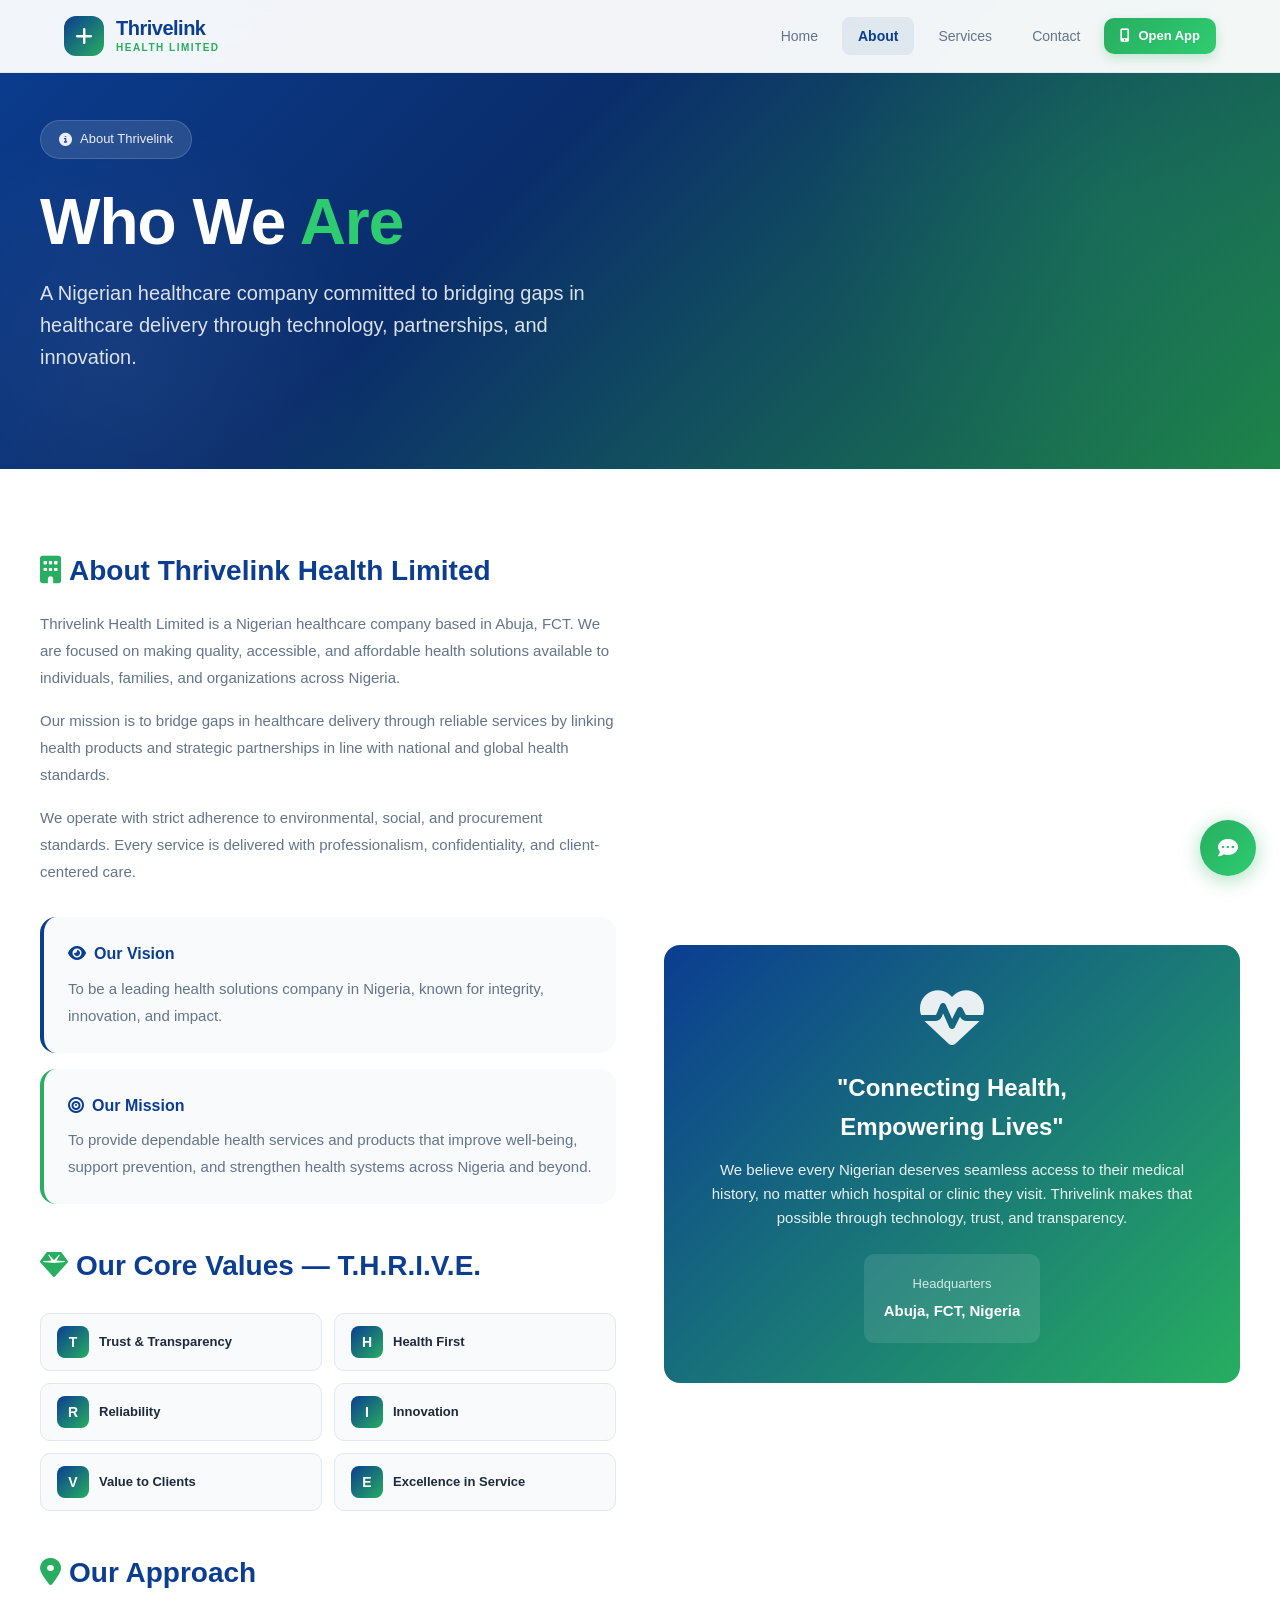
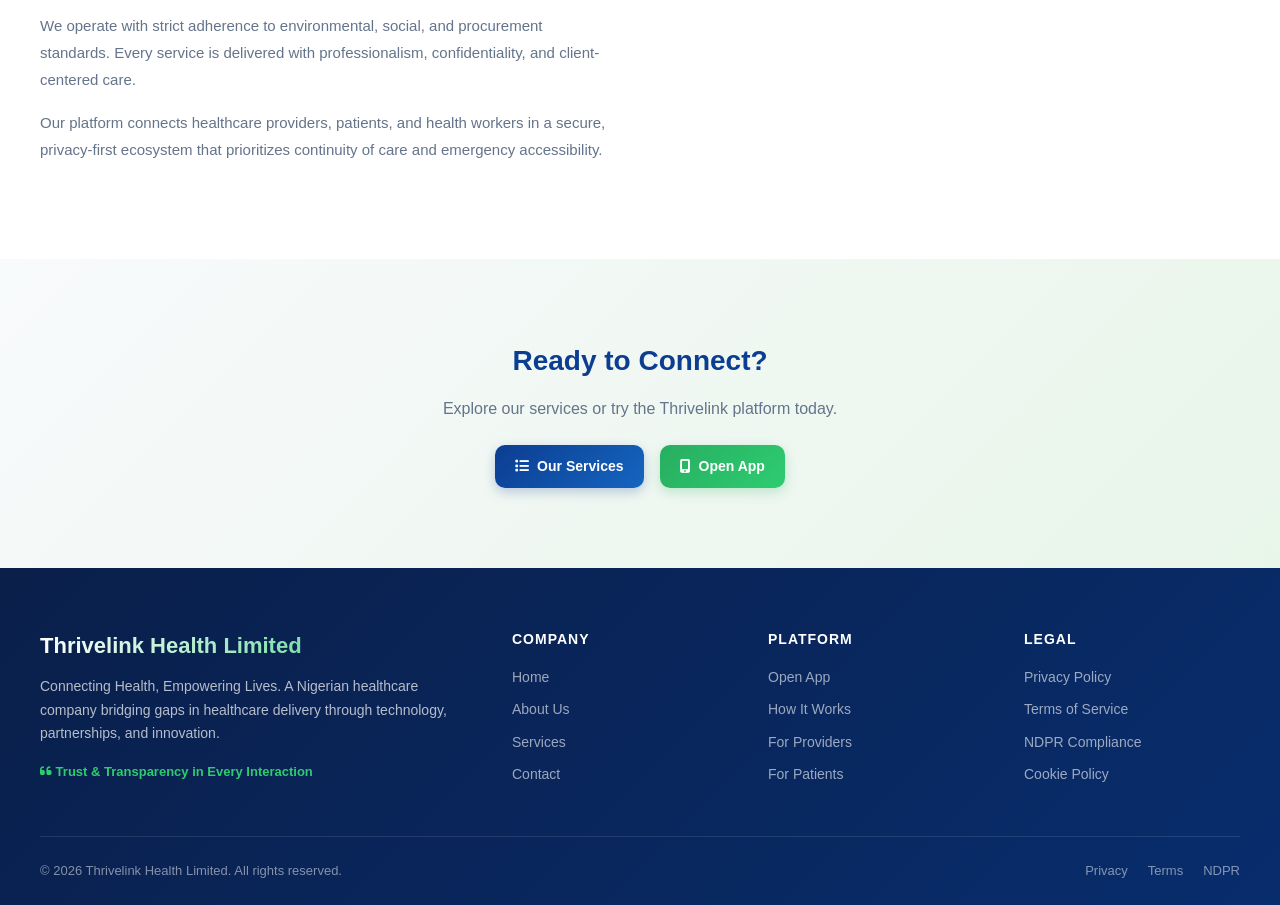
==== about.html @ 3311fa69 "Add files via upload" ====
<!DOCTYPE html>
<html lang="en">
<head>
<meta charset="UTF-8">
<meta name="viewport" content="width=device-width, initial-scale=1.0, maximum-scale=1.0, user-scalable=no">
<meta name="theme-color" content="#0B3D91">
<meta name="description" content="About Thrivelink Health Limited — Our mission, vision, core values, and commitment to bridging healthcare gaps in Nigeria.">
<title>About Us — Thrivelink Health Limited</title>
<link rel="stylesheet" href="styles.css">
<link rel="stylesheet" href="https://cdnjs.cloudflare.com/ajax/libs/font-awesome/6.5.1/css/all.min.css">
<link rel="icon" href="data:image/svg+xml,%3Csvg xmlns='http://www.w3.org/2000/svg' viewBox='0 0 100 100'%3E%3Crect fill='%230B3D91' width='100' height='100' rx='20'/%3E%3Cpath fill='%2327AE60' d='M50 15 L55 35 L75 35 L60 50 L65 70 L50 58 L35 70 L40 50 L25 35 L45 35 Z'/%3E%3C/svg%3E">
</head>
<body>

<div class="toast-container" id="toastContainer"></div>

<header class="header">
  <div class="header-inner">
    <a href="index.html" class="header-logo">
      <div class="logo-mark"><i class="fas fa-plus"></i></div>
      <div class="logo-text-group">
        <div class="logo-name">Thrivelink</div>
        <div class="logo-tag">Health Limited</div>
      </div>
    </a>
    <nav class="header-nav">
      <a href="index.html" class="nav-link">Home</a>
      <a href="about.html" class="nav-link active">About</a>
      <a href="services.html" class="nav-link">Services</a>
      <a href="contact.html" class="nav-link">Contact</a>
      <a href="app.html" class="btn btn-green btn-sm"><i class="fas fa-mobile-alt"></i> Open App</a>
    </nav>
    <button class="mobile-menu-btn" onclick="toggleMobileNav()"><i class="fas fa-bars"></i></button>
  </div>
</header>

<div class="mobile-nav-overlay" id="mobileNavOverlay" onclick="toggleMobileNav()"></div>
<div class="mobile-nav" id="mobileNav">
  <a href="index.html" class="nav-link">Home</a>
  <a href="about.html" class="nav-link" style="color:var(--deep-blue);font-weight:700;">About</a>
  <a href="services.html" class="nav-link">Services</a>
  <a href="contact.html" class="nav-link">Contact</a>
  <a href="app.html" class="btn btn-green"><i class="fas fa-mobile-alt"></i> Open App</a>
</div>

<!-- HERO -->
<section class="hero" style="min-height:50vh;padding:120px 24px 60px;">
  <div class="hero-inner">
    <div class="hero-badge"><i class="fas fa-info-circle"></i> About Thrivelink</div>
    <h1>Who We <span class="highlight">Are</span></h1>
    <p>A Nigerian healthcare company committed to bridging gaps in healthcare delivery through technology, partnerships, and innovation.</p>
  </div>
</section>

<!-- ABOUT CONTENT -->
<section class="section">
  <div class="section-inner">
    <div class="about-grid">
      <div class="about-content">
        <h3><i class="fas fa-building" style="color:var(--green);margin-right:8px;"></i>About Thrivelink Health Limited</h3>
        <p>Thrivelink Health Limited is a Nigerian healthcare company based in Abuja, FCT. We are focused on making quality, accessible, and affordable health solutions available to individuals, families, and organizations across Nigeria.</p>
        <p>Our mission is to bridge gaps in healthcare delivery through reliable services by linking health products and strategic partnerships in line with national and global health standards.</p>
        <p>We operate with strict adherence to environmental, social, and procurement standards. Every service is delivered with professionalism, confidentiality, and client-centered care.</p>

        <div style="margin-top:32px;padding:24px;background:var(--off-white);border-radius:var(--radius);border-left:4px solid var(--deep-blue);">
          <h4 style="font-size:16px;font-weight:700;color:var(--deep-blue);margin-bottom:8px;"><i class="fas fa-eye" style="margin-right:8px;"></i>Our Vision</h4>
          <p style="font-size:15px;color:var(--text-light);margin:0;">To be a leading health solutions company in Nigeria, known for integrity, innovation, and impact.</p>
        </div>
        <div style="margin-top:16px;padding:24px;background:var(--off-white);border-radius:var(--radius);border-left:4px solid var(--green);">
          <h4 style="font-size:16px;font-weight:700;color:var(--deep-blue);margin-bottom:8px;"><i class="fas fa-bullseye" style="margin-right:8px;"></i>Our Mission</h4>
          <p style="font-size:15px;color:var(--text-light);margin:0;">To provide dependable health services and products that improve well-being, support prevention, and strengthen health systems across Nigeria and beyond.</p>
        </div>

        <h3 style="margin-top:40px;"><i class="fas fa-gem" style="color:var(--green);margin-right:8px;"></i>Our Core Values — T.H.R.I.V.E.</h3>
        <div class="about-values">
          <div class="value-item"><div class="v-letter">T</div><div class="v-text">Trust & Transparency</div></div>
          <div class="value-item"><div class="v-letter">H</div><div class="v-text">Health First</div></div>
          <div class="value-item"><div class="v-letter">R</div><div class="v-text">Reliability</div></div>
          <div class="value-item"><div class="v-letter">I</div><div class="v-text">Innovation</div></div>
          <div class="value-item"><div class="v-letter">V</div><div class="v-text">Value to Clients</div></div>
          <div class="value-item"><div class="v-letter">E</div><div class="v-text">Excellence in Service</div></div>
        </div>

        <h3 style="margin-top:40px;"><i class="fas fa-map-marker-alt" style="color:var(--green);margin-right:8px;"></i>Our Approach</h3>
        <p>We operate with strict adherence to environmental, social, and procurement standards. Every service is delivered with professionalism, confidentiality, and client-centered care.</p>
        <p>Our platform connects healthcare providers, patients, and health workers in a secure, privacy-first ecosystem that prioritizes continuity of care and emergency accessibility.</p>
      </div>
      <div class="about-visual">
        <i class="fas fa-heartbeat"></i>
        <h4>"Connecting Health,<br>Empowering Lives"</h4>
        <p>We believe every Nigerian deserves seamless access to their medical history, no matter which hospital or clinic they visit. Thrivelink makes that possible through technology, trust, and transparency.</p>
        <div style="margin-top:24px;padding:20px;background:rgba(255,255,255,0.1);border-radius:var(--radius-sm);">
          <div style="font-size:13px;opacity:0.8;margin-bottom:4px;">Headquarters</div>
          <div style="font-size:15px;font-weight:600;">Abuja, FCT, Nigeria</div>
        </div>
      </div>
    </div>
  </div>
</section>

<!-- CTA -->
<section class="section" style="background:linear-gradient(135deg,var(--off-white),#E8F5E9);text-align:center;">
  <div class="section-inner">
    <h2 style="font-size:28px;font-weight:800;margin-bottom:12px;color:var(--deep-blue);">Ready to Connect?</h2>
    <p style="font-size:16px;color:var(--text-light);margin-bottom:24px;">Explore our services or try the Thrivelink platform today.</p>
    <div style="display:flex;gap:16px;justify-content:center;flex-wrap:wrap;">
      <a href="services.html" class="btn btn-primary"><i class="fas fa-list"></i> Our Services</a>
      <a href="app.html" class="btn btn-green"><i class="fas fa-mobile-alt"></i> Open App</a>
    </div>
  </div>
</section>

<!-- FOOTER -->
<footer class="footer">
  <div class="footer-inner">
    <div class="footer-grid">
      <div class="footer-brand">
        <div class="footer-logo">Thrivelink Health Limited</div>
        <p>Connecting Health, Empowering Lives. A Nigerian healthcare company bridging gaps in healthcare delivery through technology, partnerships, and innovation.</p>
        <div class="footer-tagline"><i class="fas fa-quote-left"></i> Trust & Transparency in Every Interaction</div>
      </div>
      <div class="footer-col">
        <h4>Company</h4>
        <a href="index.html">Home</a>
        <a href="about.html">About Us</a>
        <a href="services.html">Services</a>
        <a href="contact.html">Contact</a>
      </div>
      <div class="footer-col">
        <h4>Platform</h4>
        <a href="app.html">Open App</a>
        <a href="services.html#platform">How It Works</a>
        <a href="about.html">For Providers</a>
        <a href="about.html">For Patients</a>
      </div>
      <div class="footer-col">
        <h4>Legal</h4>
        <a href="#" onclick="showToast('Privacy Policy page coming soon','info');return false;">Privacy Policy</a>
        <a href="#" onclick="showToast('Terms of Service page coming soon','info');return false;">Terms of Service</a>
        <a href="#" onclick="showToast('NDPR Compliance page coming soon','info');return false;">NDPR Compliance</a>
        <a href="#" onclick="showToast('Cookie Policy page coming soon','info');return false;">Cookie Policy</a>
      </div>
    </div>
    <div class="footer-bottom">
      <p>© 2026 Thrivelink Health Limited. All rights reserved.</p>
      <div class="footer-links">
        <a href="#" onclick="showToast('Privacy Policy page coming soon','info');return false;">Privacy</a>
        <a href="#" onclick="showToast('Terms of Service page coming soon','info');return false;">Terms</a>
        <a href="#" onclick="showToast('NDPR Compliance page coming soon','info');return false;">NDPR</a>
      </div>
    </div>
  </div>
</footer>

<button class="fab-chat" onclick="toggleChat()" title="Chat with Support"><i class="fas fa-comment-dots"></i></button>
<div class="chat-widget" id="chatWidget">
  <div class="chat-header">
    <i class="fas fa-robot"></i>
    <div><h4>Thrivelink Support</h4><p>Typically replies instantly</p></div>
    <button class="ch-close" onclick="toggleChat()"><i class="fas fa-times"></i></button>
  </div>
  <div class="chat-body" id="chatBody">
    <div class="chat-msg bot">Hello! Welcome to Thrivelink Health. How can I assist you today?</div>
  </div>
  <div class="chat-footer">
    <input type="text" id="chatInput" placeholder="Type a message..." onkeydown="if(event.key==='Enter')sendChatMessage()">
    <button onclick="sendChatMessage()"><i class="fas fa-paper-plane"></i></button>
  </div>
</div>

<script src="script.js"></script>
</body>
</html>
---- styles.css ----
/* Thrivelink Health — Brand Website */
:root {
  --deep-blue: #0B3D91;
  --deep-blue-dark: #082d6d;
  --deep-blue-light: #1565C0;
  --green: #27AE60;
  --green-light: #2ECC71;
  --green-dark: #1E8449;
  --white: #FFFFFF;
  --off-white: #F8FAFC;
  --light-gray: #F1F5F9;
  --text: #1E293B;
  --text-light: #64748B;
  --text-muted: #94A3B8;
  --border: #E2E8F0;
  --danger: #DC2626;
  --shadow: 0 4px 20px rgba(11,61,145,0.08);
  --shadow-lg: 0 12px 40px rgba(11,61,145,0.12);
  --radius: 16px;
  --radius-sm: 10px;
}
* { margin:0; padding:0; box-sizing:border-box; -webkit-tap-highlight-color:transparent; }
html { scroll-behavior:smooth; }
body {
  font-family: -apple-system, BlinkMacSystemFont, 'Segoe UI', Roboto, 'Helvetica Neue', Arial, sans-serif;
  background: var(--white); color: var(--text); line-height: 1.6; overflow-x: hidden;
}
::-webkit-scrollbar { width: 6px; }
::-webkit-scrollbar-track { background: var(--light-gray); }
::-webkit-scrollbar-thumb { background: var(--deep-blue); border-radius: 3px; }

/* === HEADER === */
.header {
  position: fixed; top:0; left:0; right:0; z-index: 1000;
  background: rgba(255,255,255,0.95); backdrop-filter: blur(12px);
  border-bottom: 1px solid var(--border); transition: all 0.3s ease;
}
.header-inner {
  max-width: 1200px; margin:0 auto; padding: 0 24px;
  display: flex; align-items: center; justify-content: space-between; height: 72px;
}
.header-logo {
  display: flex; align-items: center; gap: 12px; text-decoration: none;
}
.header-logo .logo-mark {
  width: 40px; height: 40px; border-radius: 12px;
  background: linear-gradient(135deg, var(--deep-blue), var(--green));
  display: flex; align-items: center; justify-content: center;
  color: white; font-size: 20px; font-weight: 800;
}
.header-logo .logo-text-group { display: flex; flex-direction: column; }
.header-logo .logo-name {
  font-size: 20px; font-weight: 800; color: var(--deep-blue);
  letter-spacing: -0.5px; line-height: 1.2;
}
.header-logo .logo-tag {
  font-size: 10px; color: var(--green); font-weight: 600;
  letter-spacing: 1.5px; text-transform: uppercase;
}
.header-nav { display: flex; align-items: center; gap: 8px; }
.nav-link {
  padding: 8px 16px; border-radius: 8px; text-decoration: none;
  color: var(--text-light); font-size: 14px; font-weight: 500;
  transition: all 0.2s; border: none; background: none; cursor: pointer;
}
.nav-link:hover { color: var(--deep-blue); background: rgba(11,61,145,0.04); }
.nav-link.active { color: var(--deep-blue); background: rgba(11,61,145,0.08); font-weight: 600; }
.btn {
  display: inline-flex; align-items: center; justify-content: center; gap: 8px;
  padding: 10px 20px; border-radius: var(--radius-sm); border: none;
  font-size: 14px; font-weight: 600; cursor: pointer; transition: all 0.2s;
  text-decoration: none;
}
.btn-primary {
  background: linear-gradient(135deg, var(--deep-blue), var(--deep-blue-light));
  color: white; box-shadow: 0 4px 12px rgba(11,61,145,0.25);
}
.btn-primary:hover { transform: translateY(-1px); box-shadow: 0 6px 20px rgba(11,61,145,0.35); }
.btn-green {
  background: linear-gradient(135deg, var(--green), var(--green-light));
  color: white; box-shadow: 0 4px 12px rgba(39,174,96,0.25);
}
.btn-green:hover { transform: translateY(-1px); box-shadow: 0 6px 20px rgba(39,174,96,0.35); }
.btn-outline {
  background: transparent; color: var(--deep-blue); border: 1.5px solid var(--deep-blue);
}
.btn-outline:hover { background: rgba(11,61,145,0.04); }
.btn-sm { padding: 8px 16px; font-size: 13px; }
.mobile-menu-btn { display: none; width: 40px; height: 40px; border-radius: 10px; border: none; background: var(--light-gray); font-size: 18px; cursor: pointer; align-items: center; justify-content: center; }

/* === MOBILE NAV === */
.mobile-nav {
  position: fixed; top: 0; right: -100%; width: 80%; max-width: 320px; height: 100vh;
  background: white; z-index: 1001; box-shadow: -4px 0 30px rgba(0,0,0,0.1);
  transition: right 0.3s ease; padding: 80px 24px 24px; overflow-y: auto;
}
.mobile-nav.open { right: 0; }
.mobile-nav-overlay {
  position: fixed; inset: 0; background: rgba(0,0,0,0.4); z-index: 1000;
  opacity: 0; visibility: hidden; transition: all 0.3s;
}
.mobile-nav-overlay.open { opacity: 1; visibility: visible; }
.mobile-nav .nav-link { display: block; padding: 14px 0; font-size: 16px; border-bottom: 1px solid var(--border); border-radius: 0; }
.mobile-nav .btn { width: 100%; margin-top: 16px; justify-content: center; }

/* === HERO === */
.hero {
  min-height: 100vh; display: flex; align-items: center;
  background: linear-gradient(135deg, var(--deep-blue) 0%, #0a2d6b 40%, var(--green-dark) 100%);
  position: relative; overflow: hidden; padding: 100px 24px 80px;
}
.hero::before {
  content: ''; position: absolute; top: -20%; right: -10%; width: 600px; height: 600px;
  background: radial-gradient(circle, rgba(39,174,96,0.15) 0%, transparent 70%); border-radius: 50%;
}
.hero::after {
  content: ''; position: absolute; bottom: -30%; left: -10%; width: 500px; height: 500px;
  background: radial-gradient(circle, rgba(255,255,255,0.05) 0%, transparent 70%); border-radius: 50%;
}
.hero-inner { max-width: 1200px; margin: 0 auto; width: 100%; position: relative; z-index: 1; }
.hero-badge {
  display: inline-flex; align-items: center; gap: 8px;
  background: rgba(255,255,255,0.12); backdrop-filter: blur(8px);
  padding: 8px 18px; border-radius: 30px; font-size: 13px; color: rgba(255,255,255,0.9);
  margin-bottom: 28px; border: 1px solid rgba(255,255,255,0.15);
}
.hero h1 {
  font-size: clamp(36px, 5vw, 64px); font-weight: 800; color: white;
  line-height: 1.1; margin-bottom: 20px; letter-spacing: -1px;
}
.hero h1 .highlight { color: var(--green-light); }
.hero p {
  font-size: clamp(16px, 2vw, 20px); color: rgba(255,255,255,0.85);
  max-width: 560px; margin-bottom: 36px; line-height: 1.6;
}
.hero-cta { display: flex; gap: 16px; flex-wrap: wrap; }
.hero-cta .btn { padding: 14px 28px; font-size: 15px; }
.hero-cta .btn-outline { border-color: rgba(255,255,255,0.4); color: white; }
.hero-cta .btn-outline:hover { background: rgba(255,255,255,0.1); border-color: white; }

/* === SLIDESHOW === */
.slideshow-wrap { margin-top: 48px; position: relative; }
.slideshow-container {
  position: relative; overflow: hidden; border-radius: var(--radius);
  height: 280px; background: rgba(255,255,255,0.05); border: 1px solid rgba(255,255,255,0.1);
}
.slide {
  position: absolute; inset: 0; opacity: 0; transition: opacity 0.8s ease;
  display: flex; align-items: center; justify-content: center;
}
.slide.active { opacity: 1; }
.slide-content { text-align: center; color: white; padding: 40px; max-width: 600px; }
.slide-content i { font-size: 40px; margin-bottom: 16px; color: var(--green-light); }
.slide-content h3 { font-size: 22px; font-weight: 700; margin-bottom: 8px; }
.slide-content p { font-size: 15px; opacity: 0.85; margin: 0; }
.slide-nav {
  position: absolute; top: 50%; transform: translateY(-50%);
  width: 40px; height: 40px; border-radius: 50%; border: none;
  background: rgba(255,255,255,0.15); color: white; font-size: 16px;
  cursor: pointer; display: flex; align-items: center; justify-content: center;
  transition: all 0.2s; backdrop-filter: blur(4px);
}
.slide-nav:hover { background: rgba(255,255,255,0.3); }
.slide-nav.prev { left: 16px; }
.slide-nav.next { right: 16px; }
.slide-dots { display: flex; justify-content: center; gap: 8px; margin-top: 16px; }
.slide-dot { width: 8px; height: 8px; border-radius: 50%; background: rgba(255,255,255,0.3); cursor: pointer; transition: all 0.3s; border: none; }
.slide-dot.active { background: white; width: 24px; border-radius: 4px; }

/* === HERO STATS === */
.hero-stats {
  display: grid; grid-template-columns: repeat(3, 1fr); gap: 24px;
  margin-top: 48px; max-width: 600px;
}
.hero-stat {
  background: rgba(255,255,255,0.08); backdrop-filter: blur(8px);
  border-radius: var(--radius-sm); padding: 20px; border: 1px solid rgba(255,255,255,0.1);
}
.hero-stat .num { font-size: 28px; font-weight: 800; color: white; }
.hero-stat .label { font-size: 12px; color: rgba(255,255,255,0.7); text-transform: uppercase; letter-spacing: 1px; }

/* === SECTIONS === */
.section { padding: 80px 24px; }
.section-inner { max-width: 1200px; margin: 0 auto; }
.section-header { text-align: center; margin-bottom: 56px; }
.section-header .badge {
  display: inline-block; padding: 6px 16px; border-radius: 20px;
  background: rgba(11,61,145,0.08); color: var(--deep-blue);
  font-size: 12px; font-weight: 700; text-transform: uppercase; letter-spacing: 1px;
  margin-bottom: 16px;
}
.section-header h2 { font-size: clamp(28px, 3.5vw, 40px); font-weight: 800; color: var(--text); margin-bottom: 12px; }
.section-header p { font-size: 17px; color: var(--text-light); max-width: 600px; margin: 0 auto; }

/* === PREVIEW CARDS (for index page) === */
.preview-grid { display: grid; grid-template-columns: repeat(auto-fit, minmax(300px, 1fr)); gap: 24px; }
.preview-card {
  background: white; border-radius: var(--radius); padding: 32px;
  border: 1px solid var(--border); box-shadow: var(--shadow);
  transition: all 0.3s ease;
}
.preview-card:hover { transform: translateY(-4px); box-shadow: var(--shadow-lg); border-color: var(--deep-blue); }
.preview-card i { font-size: 32px; color: var(--deep-blue); margin-bottom: 16px; }
.preview-card h3 { font-size: 18px; font-weight: 700; margin-bottom: 10px; }
.preview-card p { font-size: 14px; color: var(--text-light); line-height: 1.7; margin-bottom: 16px; }
.preview-card .read-more { color: var(--deep-blue); font-weight: 600; font-size: 14px; text-decoration: none; display: inline-flex; align-items: center; gap: 6px; }
.preview-card .read-more:hover { gap: 10px; }

/* === ABOUT PAGE === */
.about-grid { display: grid; grid-template-columns: 1fr 1fr; gap: 48px; align-items: center; }
.about-content h3 { font-size: 28px; font-weight: 700; margin-bottom: 16px; color: var(--deep-blue); }
.about-content p { font-size: 15px; color: var(--text-light); line-height: 1.8; margin-bottom: 16px; }
.about-values { display: grid; grid-template-columns: 1fr 1fr; gap: 12px; margin-top: 24px; }
.value-item {
  display: flex; align-items: center; gap: 10px; padding: 12px 16px;
  background: var(--off-white); border-radius: var(--radius-sm); border: 1px solid var(--border);
}
.value-item .v-letter {
  width: 32px; height: 32px; border-radius: 8px;
  background: linear-gradient(135deg, var(--deep-blue), var(--green));
  color: white; display: flex; align-items: center; justify-content: center;
  font-size: 14px; font-weight: 800;
}
.value-item .v-text { font-size: 13px; font-weight: 600; color: var(--text); }
.about-visual {
  background: linear-gradient(135deg, var(--deep-blue), var(--green));
  border-radius: var(--radius); padding: 40px; min-height: 400px;
  display: flex; flex-direction: column; justify-content: center; align-items: center;
  color: white; text-align: center; position: relative; overflow: hidden;
}
.about-visual i { font-size: 64px; margin-bottom: 20px; opacity: 0.9; }
.about-visual h4 { font-size: 24px; font-weight: 700; margin-bottom: 12px; }
.about-visual p { font-size: 15px; opacity: 0.9; line-height: 1.6; }

/* === SERVICES PAGE === */
.services-grid { display: grid; grid-template-columns: repeat(auto-fit, minmax(300px, 1fr)); gap: 24px; }
.service-card {
  background: white; border-radius: var(--radius); padding: 32px;
  border: 1px solid var(--border); box-shadow: var(--shadow);
  transition: all 0.3s ease; position: relative; overflow: hidden;
}
.service-card:hover { transform: translateY(-4px); box-shadow: var(--shadow-lg); border-color: var(--deep-blue); }
.service-card::before {
  content: ''; position: absolute; top: 0; left: 0; right: 0; height: 4px;
  background: linear-gradient(90deg, var(--deep-blue), var(--green));
}
.service-card i { font-size: 28px; color: var(--deep-blue); margin-bottom: 16px; }
.service-card h3 { font-size: 18px; font-weight: 700; margin-bottom: 10px; }
.service-card p { font-size: 14px; color: var(--text-light); line-height: 1.7; }

/* === PLATFORM SECTION === */
.platform-section { background: linear-gradient(135deg, var(--off-white), #E8F5E9); position: relative; overflow: hidden; }
.platform-section::before {
  content: ''; position: absolute; top: -100px; right: -100px; width: 400px; height: 400px;
  background: radial-gradient(circle, rgba(39,174,96,0.1) 0%, transparent 70%);
}
.platform-grid { display: grid; grid-template-columns: 1fr 1fr; gap: 48px; align-items: center; }
.platform-features { display: flex; flex-direction: column; gap: 16px; }
.platform-feature {
  display: flex; gap: 16px; padding: 20px; background: white;
  border-radius: var(--radius-sm); border: 1px solid var(--border); box-shadow: var(--shadow);
}
.platform-feature i { font-size: 24px; color: var(--deep-blue); flex-shrink: 0; margin-top: 2px; }
.platform-feature h4 { font-size: 15px; font-weight: 700; margin-bottom: 4px; }
.platform-feature p { font-size: 13px; color: var(--text-light); line-height: 1.5; }
.platform-visual {
  background: linear-gradient(135deg, var(--deep-blue), var(--green-dark));
  border-radius: var(--radius); padding: 40px; color: white;
  display: flex; flex-direction: column; justify-content: center; min-height: 400px;
}
.platform-visual h3 { font-size: 28px; font-weight: 700; margin-bottom: 16px; }
.platform-visual p { font-size: 15px; opacity: 0.9; line-height: 1.7; margin-bottom: 24px; }
.platform-visual .platform-cta { display: flex; gap: 12px; flex-wrap: wrap; }

/* === CONTACT PAGE === */
.contact-grid { display: grid; grid-template-columns: repeat(auto-fit, minmax(260px, 1fr)); gap: 20px; margin-bottom: 48px; }
.contact-card {
  background: white; border-radius: var(--radius); padding: 28px;
  border: 1.5px solid var(--border); text-align: center;
  transition: all 0.3s; cursor: pointer; text-decoration: none; color: var(--text);
  display: block;
}
.contact-card:hover { border-color: var(--deep-blue); box-shadow: var(--shadow-lg); transform: translateY(-2px); }
.contact-card i { font-size: 28px; color: var(--deep-blue); margin-bottom: 12px; }
.contact-card h3 { font-size: 16px; font-weight: 700; margin-bottom: 6px; }
.contact-card p { font-size: 13px; color: var(--text-light); margin-bottom: 12px; }
.contact-card .cc-action {
  display: inline-block; padding: 8px 20px; border-radius: 20px;
  font-size: 13px; font-weight: 600; color: var(--deep-blue); background: rgba(11,61,145,0.08);
}
.contact-card:hover .cc-action { background: var(--deep-blue); color: white; }

.contact-form-section {
  background: white; border-radius: var(--radius); padding: 40px;
  border: 1px solid var(--border); box-shadow: var(--shadow);
}
.contact-form-section h3 { font-size: 22px; font-weight: 700; margin-bottom: 8px; }
.contact-form-section > p { font-size: 14px; color: var(--text-light); margin-bottom: 28px; }
.form-row { display: grid; grid-template-columns: 1fr 1fr; gap: 16px; }
.form-group { margin-bottom: 16px; }
.form-label { display: block; font-size: 13px; font-weight: 600; color: var(--text); margin-bottom: 6px; }
.form-input, .form-textarea, .form-select {
  width: 100%; padding: 12px 16px; border: 1.5px solid var(--border);
  border-radius: var(--radius-sm); font-size: 15px; color: var(--text);
  background: var(--off-white); transition: all 0.2s; font-family: inherit;
}
.form-input:focus, .form-textarea:focus, .form-select:focus {
  outline: none; border-color: var(--deep-blue); box-shadow: 0 0 0 3px rgba(11,61,145,0.1);
}
.form-textarea { min-height: 120px; resize: vertical; }

/* === FOOTER === */
.footer {
  background: linear-gradient(135deg, #0a1f4a, var(--deep-blue-dark));
  color: white; padding: 60px 24px 24px;
}
.footer-inner { max-width: 1200px; margin: 0 auto; }
.footer-grid { display: grid; grid-template-columns: 2fr 1fr 1fr 1fr; gap: 40px; margin-bottom: 40px; }
.footer-brand .footer-logo {
  font-size: 22px; font-weight: 800; margin-bottom: 12px;
  background: linear-gradient(90deg, white, var(--green-light));
  -webkit-background-clip: text; -webkit-text-fill-color: transparent;
}
.footer-brand p { font-size: 14px; color: rgba(255,255,255,0.7); line-height: 1.7; margin-bottom: 16px; }
.footer-brand .footer-tagline { font-size: 13px; color: var(--green-light); font-weight: 600; }
.footer-col h4 { font-size: 14px; font-weight: 700; margin-bottom: 16px; color: white; text-transform: uppercase; letter-spacing: 1px; }
.footer-col a {
  display: block; color: rgba(255,255,255,0.6); text-decoration: none;
  font-size: 14px; margin-bottom: 10px; transition: all 0.2s;
}
.footer-col a:hover { color: white; padding-left: 4px; }
.footer-bottom {
  border-top: 1px solid rgba(255,255,255,0.1); padding-top: 24px;
  display: flex; justify-content: space-between; align-items: center; flex-wrap: wrap; gap: 12px;
}
.footer-bottom p { font-size: 13px; color: rgba(255,255,255,0.5); }
.footer-bottom .footer-links { display: flex; gap: 20px; }
.footer-bottom .footer-links a { color: rgba(255,255,255,0.5); text-decoration: none; font-size: 13px; }
.footer-bottom .footer-links a:hover { color: white; }

/* === FAB CHAT === */
.fab-chat {
  position: fixed; bottom: 24px; right: 24px; z-index: 900;
  width: 56px; height: 56px; border-radius: 50%;
  background: linear-gradient(135deg, var(--green), var(--green-light));
  color: white; border: none; font-size: 20px; cursor: pointer;
  box-shadow: 0 4px 20px rgba(39,174,96,0.4);
  display: flex; align-items: center; justify-content: center;
  transition: all 0.3s;
}
.fab-chat:hover { transform: scale(1.1); box-shadow: 0 6px 30px rgba(39,174,96,0.5); }
.chat-widget {
  position: fixed; bottom: 90px; right: 24px; z-index: 899;
  width: 360px; max-width: calc(100vw - 48px); height: 480px;
  background: white; border-radius: var(--radius); box-shadow: var(--shadow-lg);
  border: 1px solid var(--border); display: none; flex-direction: column;
  overflow: hidden;
}
.chat-widget.open { display: flex; }
.chat-header {
  background: linear-gradient(135deg, var(--deep-blue), var(--green));
  color: white; padding: 16px 20px; display: flex; align-items: center; gap: 12px;
}
.chat-header i { font-size: 20px; }
.chat-header h4 { font-size: 15px; font-weight: 700; }
.chat-header p { font-size: 12px; opacity: 0.8; }
.chat-header .ch-close { margin-left: auto; background: none; border: none; color: white; font-size: 18px; cursor: pointer; }
.chat-body { flex: 1; padding: 16px; overflow-y: auto; display: flex; flex-direction: column; gap: 12px; }
.chat-msg { max-width: 80%; padding: 10px 14px; border-radius: 14px; font-size: 13px; line-height: 1.5; }
.chat-msg.bot { background: var(--light-gray); color: var(--text); align-self: flex-start; border-bottom-left-radius: 4px; }
.chat-msg.user { background: linear-gradient(135deg, var(--deep-blue), var(--deep-blue-light)); color: white; align-self: flex-end; border-bottom-right-radius: 4px; }
.chat-footer { padding: 12px 16px; border-top: 1px solid var(--border); display: flex; gap: 8px; }
.chat-footer input { flex: 1; padding: 10px 14px; border: 1px solid var(--border); border-radius: 20px; font-size: 13px; outline: none; }
.chat-footer input:focus { border-color: var(--deep-blue); }
.chat-footer button { width: 36px; height: 36px; border-radius: 50%; border: none; background: var(--green); color: white; font-size: 16px; cursor: pointer; display: flex; align-items: center; justify-content: center; }

/* === TOAST === */
.toast-container { position: fixed; top: 90px; right: 24px; z-index: 2000; display: flex; flex-direction: column; gap: 8px; }
.toast {
  padding: 14px 20px; border-radius: var(--radius-sm); color: white; font-size: 14px;
  font-weight: 500; box-shadow: var(--shadow-lg); animation: toastIn 0.3s ease;
  display: flex; align-items: center; gap: 10px; max-width: 360px;
}
.toast.success { background: var(--green); }
.toast.error { background: var(--danger); }
.toast.info { background: var(--deep-blue-light); }
@keyframes toastIn { from { opacity:0; transform: translateX(20px); } to { opacity:1; transform: translateX(0); } }

/* === ANIMATIONS === */
@keyframes fadeInUp { from { opacity: 0; transform: translateY(20px); } to { opacity: 1; transform: translateY(0); } }
.animate-in { animation: fadeInUp 0.6s ease forwards; }

/* === RESPONSIVE === */
@media (max-width: 768px) {
  .header-nav { display: none; }
  .mobile-menu-btn { display: flex; }
  .hero { padding: 100px 20px 60px; min-height: auto; }
  .hero-stats { grid-template-columns: 1fr; margin-top: 40px; }
  .about-grid, .platform-grid { grid-template-columns: 1fr; }
  .about-visual, .platform-visual { min-height: 300px; }
  .services-grid, .preview-grid { grid-template-columns: 1fr; }
  .footer-grid { grid-template-columns: 1fr 1fr; }
  .form-row { grid-template-columns: 1fr; }
  .contact-grid { grid-template-columns: 1fr; }
  .chat-widget { width: calc(100vw - 32px); right: 16px; bottom: 80px; }
  .fab-chat { bottom: 16px; right: 16px; }
  .section { padding: 60px 20px; }
  .slideshow-container { height: 320px; }
}
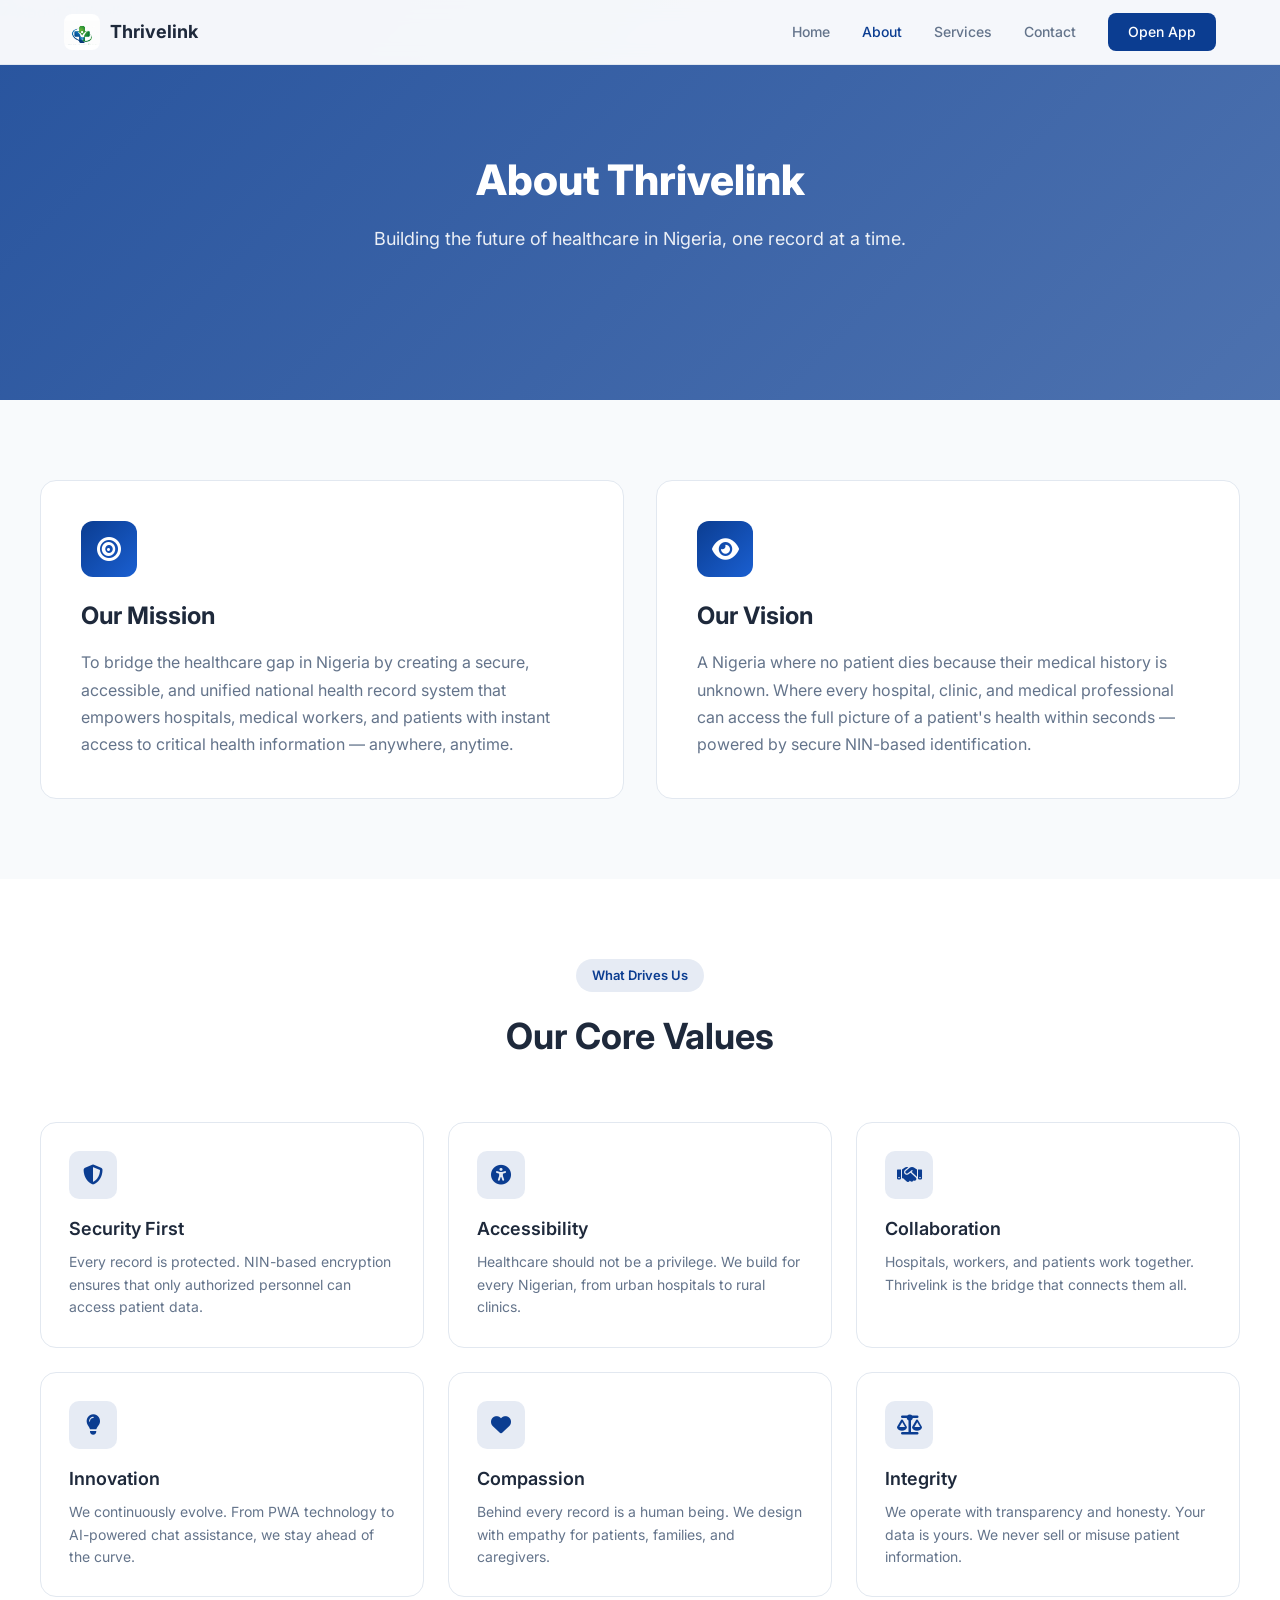
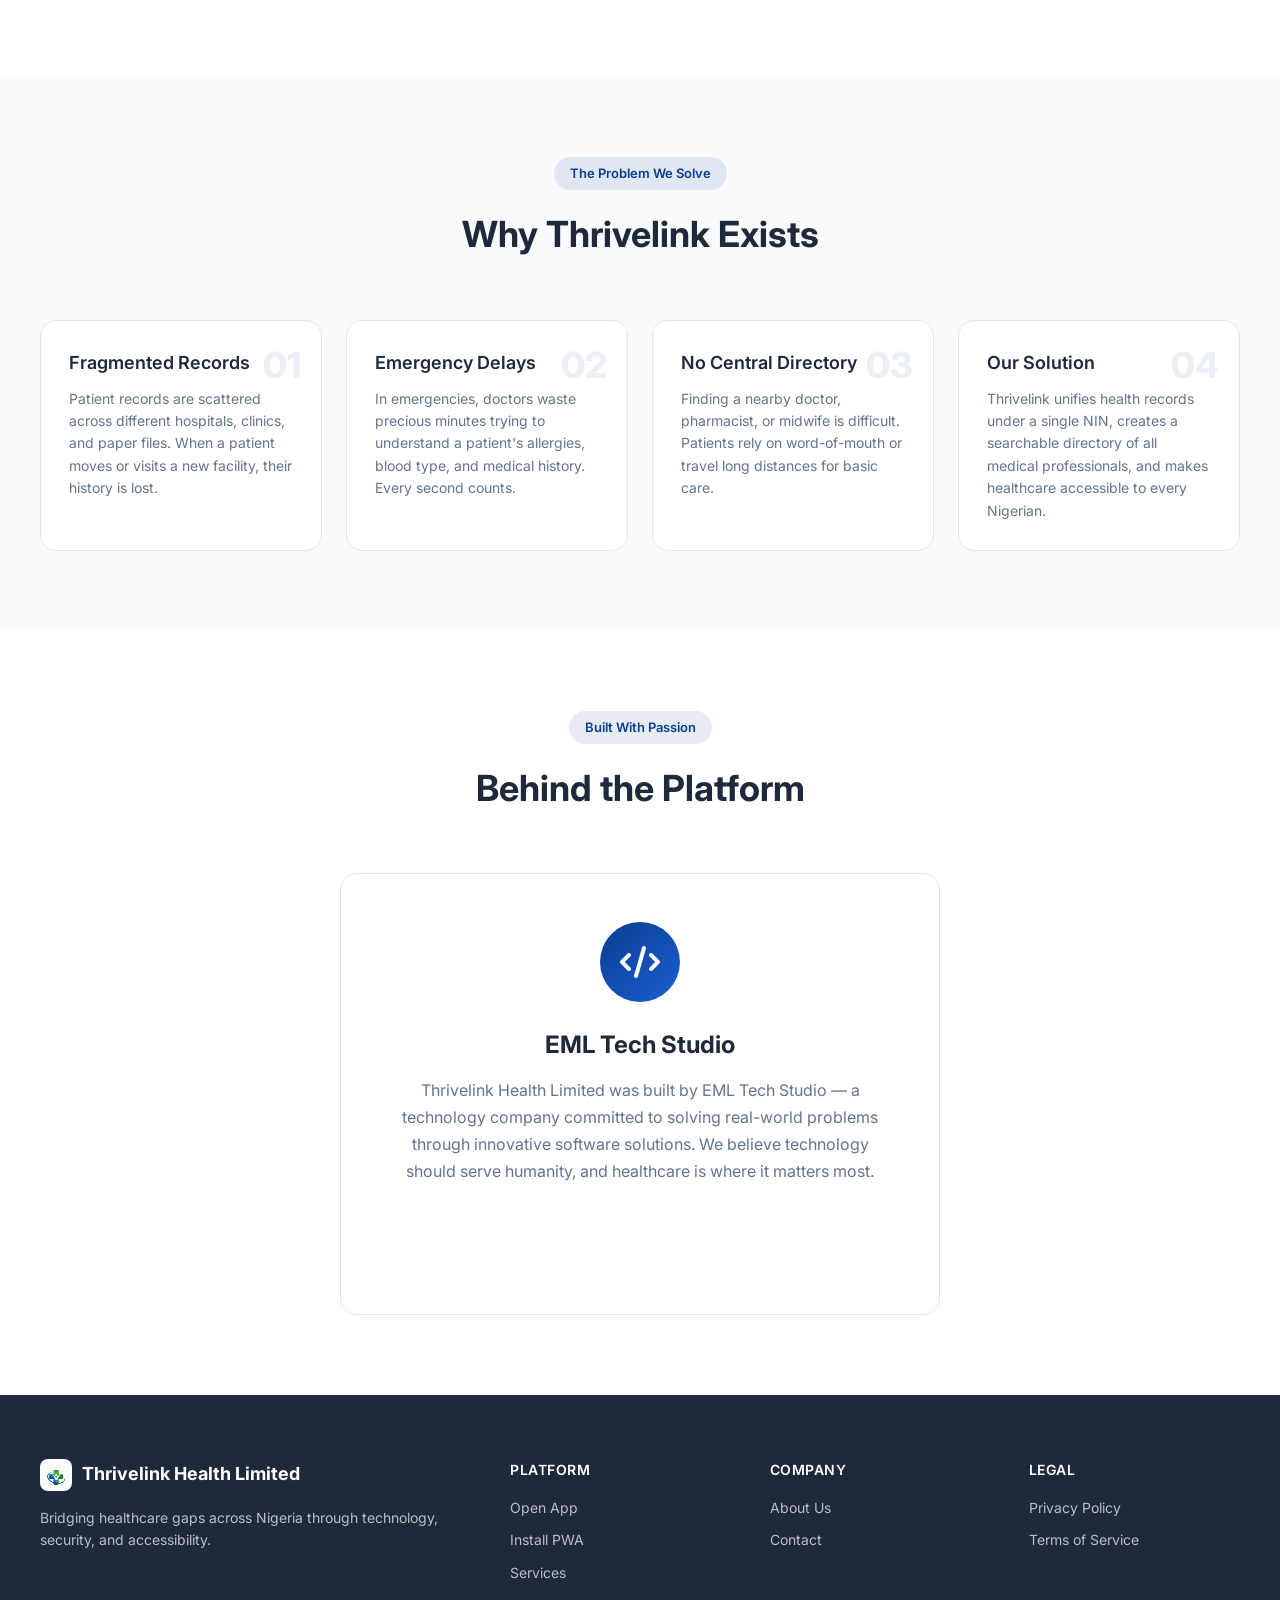
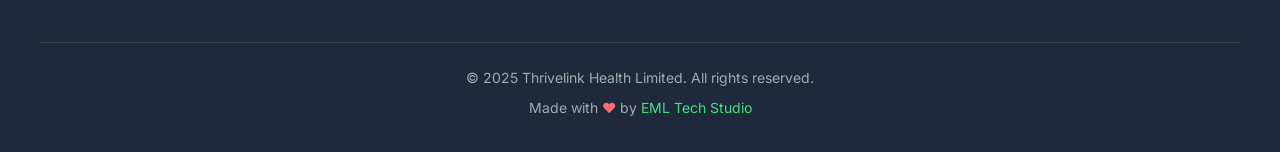
==== commit 679fafbb: "Add files via upload" ====
--- a/about.html
+++ b/about.html
@@ -1,173 +1,192 @@
 <!DOCTYPE html>
 <html lang="en">
 <head>
-<meta charset="UTF-8">
-<meta name="viewport" content="width=device-width, initial-scale=1.0, maximum-scale=1.0, user-scalable=no">
-<meta name="theme-color" content="#0B3D91">
-<meta name="description" content="About Thrivelink Health Limited — Our mission, vision, core values, and commitment to bridging healthcare gaps in Nigeria.">
-<title>About Us — Thrivelink Health Limited</title>
-<link rel="stylesheet" href="styles.css">
-<link rel="stylesheet" href="https://cdnjs.cloudflare.com/ajax/libs/font-awesome/6.5.1/css/all.min.css">
-<link rel="icon" href="data:image/svg+xml,%3Csvg xmlns='http://www.w3.org/2000/svg' viewBox='0 0 100 100'%3E%3Crect fill='%230B3D91' width='100' height='100' rx='20'/%3E%3Cpath fill='%2327AE60' d='M50 15 L55 35 L75 35 L60 50 L65 70 L50 58 L35 70 L40 50 L25 35 L45 35 Z'/%3E%3C/svg%3E">
+    <meta charset="UTF-8">
+    <meta name="viewport" content="width=device-width, initial-scale=1.0">
+    <meta name="description" content="About Thrivelink Health Limited - Our mission, vision, core values, and commitment to bridging healthcare gaps in Nigeria.">
+    <meta name="theme-color" content="#0B3D91">
+    <title>About Us - Thrivelink Health Limited</title>
+    <link rel="icon" type="image/svg+xml" href="icons/icon.png">
+    <link rel="apple-touch-icon" href="icons/apple-touch-icon.png">
+    <link rel="stylesheet" href="https://cdnjs.cloudflare.com/ajax/libs/font-awesome/6.4.0/css/all.min.css">
+    <link href="https://fonts.googleapis.com/css2?family=Inter:wght@300;400;500;600;700;800;900&display=swap" rel="stylesheet">
+    <link rel="stylesheet" href="styles.css">
 </head>
 <body>
+    <nav class="navbar" id="navbar">
+        <div class="nav-container">
+            <a href="index.html" class="logo">
+                <img src="icons/icon.png" alt="Thrivelink" width="36" height="36" style="border-radius:8px;">
+                <span>Thrivelink</span>
+            </a>
+            <button class="nav-toggle" onclick="toggleNav()" aria-label="Toggle navigation">
+                <i class="fas fa-bars"></i>
+            </button>
+            <div class="nav-links" id="nav-links">
+                <a href="index.html">Home</a>
+                <a href="about.html" class="active">About</a>
+                <a href="services.html">Services</a>
+                <a href="contact.html">Contact</a>
+                <a href="app.html" class="btn-nav">Open App</a>
+            </div>
+        </div>
+    </nav>
 
-<div class="toast-container" id="toastContainer"></div>
+    <!-- Page Header -->
+    <section class="page-hero">
+        <div class="page-hero-bg">
+            <img src="https://images.unsplash.com/photo-1584515933487-779824d29309?w=1920&q=80" alt="About Thrivelink">
+            <div class="page-hero-overlay"></div>
+        </div>
+        <div class="page-hero-content">
+            <h1>About Thrivelink</h1>
+            <p>Building the future of healthcare in Nigeria, one record at a time.</p>
+        </div>
+    </section>
 
-<header class="header">
-  <div class="header-inner">
-    <a href="index.html" class="header-logo">
-      <div class="logo-mark"><i class="fas fa-plus"></i></div>
-      <div class="logo-text-group">
-        <div class="logo-name">Thrivelink</div>
-        <div class="logo-tag">Health Limited</div>
-      </div>
-    </a>
-    <nav class="header-nav">
-      <a href="index.html" class="nav-link">Home</a>
-      <a href="about.html" class="nav-link active">About</a>
-      <a href="services.html" class="nav-link">Services</a>
-      <a href="contact.html" class="nav-link">Contact</a>
-      <a href="app.html" class="btn btn-green btn-sm"><i class="fas fa-mobile-alt"></i> Open App</a>
-    </nav>
-    <button class="mobile-menu-btn" onclick="toggleMobileNav()"><i class="fas fa-bars"></i></button>
-  </div>
-</header>
+    <!-- Mission & Vision -->
+    <section class="section">
+        <div class="container">
+            <div class="mission-vision-grid">
+                <div class="mv-card">
+                    <div class="mv-icon"><i class="fas fa-bullseye"></i></div>
+                    <h2>Our Mission</h2>
+                    <p>To bridge the healthcare gap in Nigeria by creating a secure, accessible, and unified national health record system that empowers hospitals, medical workers, and patients with instant access to critical health information — anywhere, anytime.</p>
+                </div>
+                <div class="mv-card">
+                    <div class="mv-icon"><i class="fas fa-eye"></i></div>
+                    <h2>Our Vision</h2>
+                    <p>A Nigeria where no patient dies because their medical history is unknown. Where every hospital, clinic, and medical professional can access the full picture of a patient's health within seconds — powered by secure NIN-based identification.</p>
+                </div>
+            </div>
+        </div>
+    </section>
 
-<div class="mobile-nav-overlay" id="mobileNavOverlay" onclick="toggleMobileNav()"></div>
-<div class="mobile-nav" id="mobileNav">
-  <a href="index.html" class="nav-link">Home</a>
-  <a href="about.html" class="nav-link" style="color:var(--deep-blue);font-weight:700;">About</a>
-  <a href="services.html" class="nav-link">Services</a>
-  <a href="contact.html" class="nav-link">Contact</a>
-  <a href="app.html" class="btn btn-green"><i class="fas fa-mobile-alt"></i> Open App</a>
-</div>
+    <!-- Core Values -->
+    <section class="section bg-alt">
+        <div class="container">
+            <div class="section-header">
+                <span class="section-tag">What Drives Us</span>
+                <h2>Our Core Values</h2>
+            </div>
+            <div class="values-grid">
+                <div class="value-card">
+                    <div class="value-icon"><i class="fas fa-shield-alt"></i></div>
+                    <h3>Security First</h3>
+                    <p>Every record is protected. NIN-based encryption ensures that only authorized personnel can access patient data.</p>
+                </div>
+                <div class="value-card">
+                    <div class="value-icon"><i class="fas fa-universal-access"></i></div>
+                    <h3>Accessibility</h3>
+                    <p>Healthcare should not be a privilege. We build for every Nigerian, from urban hospitals to rural clinics.</p>
+                </div>
+                <div class="value-card">
+                    <div class="value-icon"><i class="fas fa-handshake"></i></div>
+                    <h3>Collaboration</h3>
+                    <p>Hospitals, workers, and patients work together. Thrivelink is the bridge that connects them all.</p>
+                </div>
+                <div class="value-card">
+                    <div class="value-icon"><i class="fas fa-lightbulb"></i></div>
+                    <h3>Innovation</h3>
+                    <p>We continuously evolve. From PWA technology to AI-powered chat assistance, we stay ahead of the curve.</p>
+                </div>
+                <div class="value-card">
+                    <div class="value-icon"><i class="fas fa-heart"></i></div>
+                    <h3>Compassion</h3>
+                    <p>Behind every record is a human being. We design with empathy for patients, families, and caregivers.</p>
+                </div>
+                <div class="value-card">
+                    <div class="value-icon"><i class="fas fa-balance-scale"></i></div>
+                    <h3>Integrity</h3>
+                    <p>We operate with transparency and honesty. Your data is yours. We never sell or misuse patient information.</p>
+                </div>
+            </div>
+        </div>
+    </section>
 
-<!-- HERO -->
-<section class="hero" style="min-height:50vh;padding:120px 24px 60px;">
-  <div class="hero-inner">
-    <div class="hero-badge"><i class="fas fa-info-circle"></i> About Thrivelink</div>
-    <h1>Who We <span class="highlight">Are</span></h1>
-    <p>A Nigerian healthcare company committed to bridging gaps in healthcare delivery through technology, partnerships, and innovation.</p>
-  </div>
-</section>
+    <!-- Why Thrivelink -->
+    <section class="section">
+        <div class="container">
+            <div class="section-header">
+                <span class="section-tag">The Problem We Solve</span>
+                <h2>Why Thrivelink Exists</h2>
+            </div>
+            <div class="why-grid">
+                <div class="why-card">
+                    <div class="why-num">01</div>
+                    <h3>Fragmented Records</h3>
+                    <p>Patient records are scattered across different hospitals, clinics, and paper files. When a patient moves or visits a new facility, their history is lost.</p>
+                </div>
+                <div class="why-card">
+                    <div class="why-num">02</div>
+                    <h3>Emergency Delays</h3>
+                    <p>In emergencies, doctors waste precious minutes trying to understand a patient's allergies, blood type, and medical history. Every second counts.</p>
+                </div>
+                <div class="why-card">
+                    <div class="why-num">03</div>
+                    <h3>No Central Directory</h3>
+                    <p>Finding a nearby doctor, pharmacist, or midwife is difficult. Patients rely on word-of-mouth or travel long distances for basic care.</p>
+                </div>
+                <div class="why-card">
+                    <div class="why-num">04</div>
+                    <h3>Our Solution</h3>
+                    <p>Thrivelink unifies health records under a single NIN, creates a searchable directory of all medical professionals, and makes healthcare accessible to every Nigerian.</p>
+                </div>
+            </div>
+        </div>
+    </section>
 
-<!-- ABOUT CONTENT -->
-<section class="section">
-  <div class="section-inner">
-    <div class="about-grid">
-      <div class="about-content">
-        <h3><i class="fas fa-building" style="color:var(--green);margin-right:8px;"></i>About Thrivelink Health Limited</h3>
-        <p>Thrivelink Health Limited is a Nigerian healthcare company based in Abuja, FCT. We are focused on making quality, accessible, and affordable health solutions available to individuals, families, and organizations across Nigeria.</p>
-        <p>Our mission is to bridge gaps in healthcare delivery through reliable services by linking health products and strategic partnerships in line with national and global health standards.</p>
-        <p>We operate with strict adherence to environmental, social, and procurement standards. Every service is delivered with professionalism, confidentiality, and client-centered care.</p>
+    <!-- Team / Builder -->
+    <section class="section bg-alt">
+        <div class="container">
+            <div class="section-header">
+                <span class="section-tag">Built With Passion</span>
+                <h2>Behind the Platform</h2>
+            </div>
+            <div class="builder-card">
+                <div class="builder-icon"><i class="fas fa-code"></i></div>
+                <h3>EML Tech Studio</h3>
+                <p>Thrivelink Health Limited was built by EML Tech Studio — a technology company committed to solving real-world problems through innovative software solutions. We believe technology should serve humanity, and healthcare is where it matters most.</p>
+                <a href="https://emltechstudio.site" target="_blank" class="btn-outline"><i class="fas fa-external-link-alt"></i> Visit EML Tech Studio</a>
+            </div>
+        </div>
+    </section>
 
-        <div style="margin-top:32px;padding:24px;background:var(--off-white);border-radius:var(--radius);border-left:4px solid var(--deep-blue);">
-          <h4 style="font-size:16px;font-weight:700;color:var(--deep-blue);margin-bottom:8px;"><i class="fas fa-eye" style="margin-right:8px;"></i>Our Vision</h4>
-          <p style="font-size:15px;color:var(--text-light);margin:0;">To be a leading health solutions company in Nigeria, known for integrity, innovation, and impact.</p>
+    <!-- Footer -->
+    <footer class="footer">
+        <div class="container">
+            <div class="footer-grid">
+                <div class="footer-brand">
+                    <div class="logo">
+                        <img src="icons/icon.png" alt="Thrivelink" width="32" height="32" style="border-radius:8px;">
+                        <span>Thrivelink Health Limited</span>
+                    </div>
+                    <p>Bridging healthcare gaps across Nigeria through technology, security, and accessibility.</p>
+                </div>
+                <div class="footer-links">
+                    <h4>Platform</h4>
+                    <a href="app.html">Open App</a>
+                    <a href="install.html">Install PWA</a>
+                    <a href="services.html">Services</a>
+                </div>
+                <div class="footer-links">
+                    <h4>Company</h4>
+                    <a href="about.html">About Us</a>
+                    <a href="contact.html">Contact</a>
+                </div>
+                <div class="footer-links">
+                    <h4>Legal</h4>
+                    <a href="#">Privacy Policy</a>
+                    <a href="#">Terms of Service</a>
+                </div>
+            </div>
+            <div class="footer-bottom">
+                <p>&copy; 2025 Thrivelink Health Limited. All rights reserved.</p>
+                <p class="credit">Made with <span class="heart">&#10084;</span> by <a href="https://emltechstudio.site" target="_blank">EML Tech Studio</a></p>
+            </div>
         </div>
-        <div style="margin-top:16px;padding:24px;background:var(--off-white);border-radius:var(--radius);border-left:4px solid var(--green);">
-          <h4 style="font-size:16px;font-weight:700;color:var(--deep-blue);margin-bottom:8px;"><i class="fas fa-bullseye" style="margin-right:8px;"></i>Our Mission</h4>
-          <p style="font-size:15px;color:var(--text-light);margin:0;">To provide dependable health services and products that improve well-being, support prevention, and strengthen health systems across Nigeria and beyond.</p>
-        </div>
+    </footer>
 
-        <h3 style="margin-top:40px;"><i class="fas fa-gem" style="color:var(--green);margin-right:8px;"></i>Our Core Values — T.H.R.I.V.E.</h3>
-        <div class="about-values">
-          <div class="value-item"><div class="v-letter">T</div><div class="v-text">Trust & Transparency</div></div>
-          <div class="value-item"><div class="v-letter">H</div><div class="v-text">Health First</div></div>
-          <div class="value-item"><div class="v-letter">R</div><div class="v-text">Reliability</div></div>
-          <div class="value-item"><div class="v-letter">I</div><div class="v-text">Innovation</div></div>
-          <div class="value-item"><div class="v-letter">V</div><div class="v-text">Value to Clients</div></div>
-          <div class="value-item"><div class="v-letter">E</div><div class="v-text">Excellence in Service</div></div>
-        </div>
-
-        <h3 style="margin-top:40px;"><i class="fas fa-map-marker-alt" style="color:var(--green);margin-right:8px;"></i>Our Approach</h3>
-        <p>We operate with strict adherence to environmental, social, and procurement standards. Every service is delivered with professionalism, confidentiality, and client-centered care.</p>
-        <p>Our platform connects healthcare providers, patients, and health workers in a secure, privacy-first ecosystem that prioritizes continuity of care and emergency accessibility.</p>
-      </div>
-      <div class="about-visual">
-        <i class="fas fa-heartbeat"></i>
-        <h4>"Connecting Health,<br>Empowering Lives"</h4>
-        <p>We believe every Nigerian deserves seamless access to their medical history, no matter which hospital or clinic they visit. Thrivelink makes that possible through technology, trust, and transparency.</p>
-        <div style="margin-top:24px;padding:20px;background:rgba(255,255,255,0.1);border-radius:var(--radius-sm);">
-          <div style="font-size:13px;opacity:0.8;margin-bottom:4px;">Headquarters</div>
-          <div style="font-size:15px;font-weight:600;">Abuja, FCT, Nigeria</div>
-        </div>
-      </div>
-    </div>
-  </div>
-</section>
-
-<!-- CTA -->
-<section class="section" style="background:linear-gradient(135deg,var(--off-white),#E8F5E9);text-align:center;">
-  <div class="section-inner">
-    <h2 style="font-size:28px;font-weight:800;margin-bottom:12px;color:var(--deep-blue);">Ready to Connect?</h2>
-    <p style="font-size:16px;color:var(--text-light);margin-bottom:24px;">Explore our services or try the Thrivelink platform today.</p>
-    <div style="display:flex;gap:16px;justify-content:center;flex-wrap:wrap;">
-      <a href="services.html" class="btn btn-primary"><i class="fas fa-list"></i> Our Services</a>
-      <a href="app.html" class="btn btn-green"><i class="fas fa-mobile-alt"></i> Open App</a>
-    </div>
-  </div>
-</section>
-
-<!-- FOOTER -->
-<footer class="footer">
-  <div class="footer-inner">
-    <div class="footer-grid">
-      <div class="footer-brand">
-        <div class="footer-logo">Thrivelink Health Limited</div>
-        <p>Connecting Health, Empowering Lives. A Nigerian healthcare company bridging gaps in healthcare delivery through technology, partnerships, and innovation.</p>
-        <div class="footer-tagline"><i class="fas fa-quote-left"></i> Trust & Transparency in Every Interaction</div>
-      </div>
-      <div class="footer-col">
-        <h4>Company</h4>
-        <a href="index.html">Home</a>
-        <a href="about.html">About Us</a>
-        <a href="services.html">Services</a>
-        <a href="contact.html">Contact</a>
-      </div>
-      <div class="footer-col">
-        <h4>Platform</h4>
-        <a href="app.html">Open App</a>
-        <a href="services.html#platform">How It Works</a>
-        <a href="about.html">For Providers</a>
-        <a href="about.html">For Patients</a>
-      </div>
-      <div class="footer-col">
-        <h4>Legal</h4>
-        <a href="#" onclick="showToast('Privacy Policy page coming soon','info');return false;">Privacy Policy</a>
-        <a href="#" onclick="showToast('Terms of Service page coming soon','info');return false;">Terms of Service</a>
-        <a href="#" onclick="showToast('NDPR Compliance page coming soon','info');return false;">NDPR Compliance</a>
-        <a href="#" onclick="showToast('Cookie Policy page coming soon','info');return false;">Cookie Policy</a>
-      </div>
-    </div>
-    <div class="footer-bottom">
-      <p>© 2026 Thrivelink Health Limited. All rights reserved.</p>
-      <div class="footer-links">
-        <a href="#" onclick="showToast('Privacy Policy page coming soon','info');return false;">Privacy</a>
-        <a href="#" onclick="showToast('Terms of Service page coming soon','info');return false;">Terms</a>
-        <a href="#" onclick="showToast('NDPR Compliance page coming soon','info');return false;">NDPR</a>
-      </div>
-    </div>
-  </div>
-</footer>
-
-<button class="fab-chat" onclick="toggleChat()" title="Chat with Support"><i class="fas fa-comment-dots"></i></button>
-<div class="chat-widget" id="chatWidget">
-  <div class="chat-header">
-    <i class="fas fa-robot"></i>
-    <div><h4>Thrivelink Support</h4><p>Typically replies instantly</p></div>
-    <button class="ch-close" onclick="toggleChat()"><i class="fas fa-times"></i></button>
-  </div>
-  <div class="chat-body" id="chatBody">
-    <div class="chat-msg bot">Hello! Welcome to Thrivelink Health. How can I assist you today?</div>
-  </div>
-  <div class="chat-footer">
-    <input type="text" id="chatInput" placeholder="Type a message..." onkeydown="if(event.key==='Enter')sendChatMessage()">
-    <button onclick="sendChatMessage()"><i class="fas fa-paper-plane"></i></button>
-  </div>
-</div>
-
-<script src="script.js"></script>
+    <script src="script.js"></script>
 </body>
 </html>
--- a/styles.css
+++ b/styles.css
@@ -1,409 +1,213 @@
-/* Thrivelink Health — Brand Website */
+/* ==================== CSS VARIABLES ==================== */
 :root {
-  --deep-blue: #0B3D91;
-  --deep-blue-dark: #082d6d;
-  --deep-blue-light: #1565C0;
-  --green: #27AE60;
-  --green-light: #2ECC71;
-  --green-dark: #1E8449;
-  --white: #FFFFFF;
-  --off-white: #F8FAFC;
-  --light-gray: #F1F5F9;
+  --primary: #0B3D91;
+  --primary-light: #1a5fd1;
+  --secondary: #27AE60;
+  --accent: #E74C3C;
+  --bg: #F8FAFC;
+  --surface: #FFFFFF;
   --text: #1E293B;
-  --text-light: #64748B;
-  --text-muted: #94A3B8;
+  --text-secondary: #64748B;
   --border: #E2E8F0;
-  --danger: #DC2626;
-  --shadow: 0 4px 20px rgba(11,61,145,0.08);
-  --shadow-lg: 0 12px 40px rgba(11,61,145,0.12);
+  --shadow: 0 4px 6px -1px rgba(0,0,0,0.1), 0 2px 4px -2px rgba(0,0,0,0.1);
+  --shadow-lg: 0 10px 15px -3px rgba(0,0,0,0.1), 0 4px 6px -4px rgba(0,0,0,0.1);
   --radius: 16px;
-  --radius-sm: 10px;
+  --max-width: 1200px;
 }
-* { margin:0; padding:0; box-sizing:border-box; -webkit-tap-highlight-color:transparent; }
-html { scroll-behavior:smooth; }
-body {
-  font-family: -apple-system, BlinkMacSystemFont, 'Segoe UI', Roboto, 'Helvetica Neue', Arial, sans-serif;
-  background: var(--white); color: var(--text); line-height: 1.6; overflow-x: hidden;
+
+* { margin: 0; padding: 0; box-sizing: border-box; }
+body { font-family: 'Inter', -apple-system, BlinkMacSystemFont, sans-serif; background: var(--bg); color: var(--text); line-height: 1.6; }
+
+/* ==================== NAVBAR ==================== */
+.navbar { position: fixed; top: 0; left: 0; right: 0; background: rgba(255,255,255,0.95); backdrop-filter: blur(10px); z-index: 100; border-bottom: 1px solid var(--border); }
+.nav-container { max-width: var(--max-width); margin: 0 auto; display: flex; align-items: center; justify-content: space-between; padding: 0 24px; height: 64px; }
+.logo { display: flex; align-items: center; gap: 10px; text-decoration: none; color: var(--text); font-weight: 700; font-size: 18px; }
+.nav-links { display: flex; align-items: center; gap: 32px; }
+.nav-links a { text-decoration: none; color: var(--text-secondary); font-size: 14px; font-weight: 500; transition: color 0.2s; }
+.nav-links a:hover, .nav-links a.active { color: var(--primary); }
+.btn-nav { background: var(--primary); color: white !important; padding: 8px 20px; border-radius: 8px; }
+.nav-toggle { display: none; background: none; border: none; font-size: 20px; cursor: pointer; color: var(--text); }
+
+/* ==================== HERO ==================== */
+.hero { position: relative; min-height: 100vh; display: flex; align-items: center; justify-content: center; overflow: hidden; }
+.hero-bg { position: absolute; inset: 0; }
+.hero-bg img { width: 100%; height: 100%; object-fit: cover; }
+.hero-overlay { position: absolute; inset: 0; background: linear-gradient(135deg, rgba(11,61,145,0.92), rgba(11,61,145,0.75)); }
+.hero-content { position: relative; z-index: 2; text-align: center; color: white; max-width: 800px; padding: 0 24px; }
+.hero-badge { display: inline-flex; align-items: center; gap: 8px; background: rgba(255,255,255,0.15); padding: 8px 20px; border-radius: 50px; font-size: 14px; margin-bottom: 24px; backdrop-filter: blur(10px); border: 1px solid rgba(255,255,255,0.2); }
+.hero h1 { font-size: clamp(36px, 6vw, 64px); font-weight: 800; line-height: 1.1; margin-bottom: 20px; }
+.highlight { color: #4ade80; }
+.hero-subtitle { font-size: 18px; opacity: 0.9; margin-bottom: 32px; max-width: 600px; margin-left: auto; margin-right: auto; }
+.hero-cta { display: flex; gap: 16px; justify-content: center; flex-wrap: wrap; margin-bottom: 48px; }
+.hero-stats { display: flex; justify-content: center; gap: 48px; flex-wrap: wrap; }
+.hero-stat { text-align: center; }
+.hero-stat .stat-num { display: block; font-size: 24px; font-weight: 700; }
+.hero-stat .stat-label { font-size: 13px; opacity: 0.8; }
+
+/* ==================== BUTTONS ==================== */
+.btn-primary { display: inline-flex; align-items: center; gap: 8px; background: linear-gradient(135deg, var(--primary), var(--primary-light)); color: white; padding: 14px 28px; border-radius: 12px; text-decoration: none; font-weight: 600; font-size: 15px; border: none; cursor: pointer; transition: transform 0.2s, box-shadow 0.2s; font-family: inherit; }
+.btn-primary:hover { transform: translateY(-2px); box-shadow: 0 10px 20px rgba(11,61,145,0.3); }
+.btn-outline { display: inline-flex; align-items: center; gap: 8px; background: transparent; color: white; padding: 14px 28px; border-radius: 12px; text-decoration: none; font-weight: 600; font-size: 15px; border: 2px solid rgba(255,255,255,0.3); cursor: pointer; transition: all 0.2s; font-family: inherit; }
+.btn-outline:hover { background: rgba(255,255,255,0.1); border-color: white; }
+.btn-lg { padding: 16px 32px; font-size: 16px; }
+
+/* ==================== SECTIONS ==================== */
+.section { padding: 80px 24px; }
+.bg-alt { background: var(--surface); }
+.container { max-width: var(--max-width); margin: 0 auto; }
+.section-header { text-align: center; margin-bottom: 56px; }
+.section-tag { display: inline-block; background: rgba(11,61,145,0.1); color: var(--primary); padding: 6px 16px; border-radius: 50px; font-size: 13px; font-weight: 600; margin-bottom: 16px; }
+.section-header h2 { font-size: 36px; font-weight: 700; margin-bottom: 12px; }
+.section-header p { color: var(--text-secondary); font-size: 18px; max-width: 600px; margin: 0 auto; }
+
+/* ==================== FEATURES ==================== */
+.features-grid { display: grid; grid-template-columns: repeat(auto-fit, minmax(320px, 1fr)); gap: 24px; }
+.feature-card { background: var(--surface); padding: 32px; border-radius: var(--radius); border: 1px solid var(--border); transition: transform 0.2s, box-shadow 0.2s; }
+.feature-card:hover { transform: translateY(-4px); box-shadow: var(--shadow-lg); }
+.feature-icon { width: 56px; height: 56px; background: linear-gradient(135deg, var(--primary), var(--primary-light)); border-radius: 12px; display: flex; align-items: center; justify-content: center; color: white; font-size: 24px; margin-bottom: 20px; }
+.feature-card h3 { font-size: 20px; font-weight: 600; margin-bottom: 10px; }
+.feature-card p { color: var(--text-secondary); font-size: 15px; line-height: 1.6; }
+
+/* ==================== STEPS ==================== */
+.steps-grid { display: grid; grid-template-columns: repeat(auto-fit, minmax(280px, 1fr)); gap: 24px; }
+.step-card { background: var(--surface); padding: 32px; border-radius: var(--radius); border: 1px solid var(--border); text-align: center; position: relative; }
+.step-num { position: absolute; top: 16px; right: 20px; font-size: 48px; font-weight: 800; color: rgba(11,61,145,0.08); }
+.step-icon { width: 64px; height: 64px; background: linear-gradient(135deg, var(--secondary), #1e8b4d); border-radius: 50%; display: flex; align-items: center; justify-content: center; color: white; font-size: 24px; margin: 0 auto 20px; }
+.step-card h3 { font-size: 20px; font-weight: 600; margin-bottom: 10px; }
+.step-card p { color: var(--text-secondary); font-size: 15px; }
+
+/* ==================== PROFESSIONS ==================== */
+.professions-grid { display: grid; grid-template-columns: repeat(auto-fill, minmax(160px, 1fr)); gap: 16px; }
+.profession-item { display: flex; align-items: center; gap: 12px; background: var(--surface); padding: 16px 20px; border-radius: 12px; border: 1px solid var(--border); font-size: 14px; font-weight: 500; transition: all 0.2s; }
+.profession-item:hover { border-color: var(--primary); transform: translateY(-2px); }
+.profession-item i { color: var(--primary); font-size: 18px; }
+
+/* ==================== CTA ==================== */
+.cta-box { background: linear-gradient(135deg, var(--primary), #0a2d6e); border-radius: var(--radius); padding: 64px 48px; text-align: center; color: white; }
+.cta-box h2 { font-size: 32px; font-weight: 700; margin-bottom: 16px; }
+.cta-box p { font-size: 16px; opacity: 0.9; margin-bottom: 32px; max-width: 500px; margin-left: auto; margin-right: auto; }
+
+/* ==================== PAGE HERO ==================== */
+.page-hero { position: relative; height: 400px; display: flex; align-items: center; justify-content: center; overflow: hidden; }
+.page-hero-bg { position: absolute; inset: 0; }
+.page-hero-bg img { width: 100%; height: 100%; object-fit: cover; }
+.page-hero-overlay { position: absolute; inset: 0; background: linear-gradient(135deg, rgba(11,61,145,0.88), rgba(11,61,145,0.72)); }
+.page-hero-content { position: relative; z-index: 2; text-align: center; color: white; padding: 0 24px; }
+.page-hero-content h1 { font-size: 42px; font-weight: 800; margin-bottom: 12px; }
+.page-hero-content p { font-size: 18px; opacity: 0.9; }
+
+/* ==================== MISSION/VISION ==================== */
+.mission-vision-grid { display: grid; grid-template-columns: repeat(auto-fit, minmax(400px, 1fr)); gap: 32px; }
+.mv-card { background: var(--surface); padding: 40px; border-radius: var(--radius); border: 1px solid var(--border); }
+.mv-icon { width: 56px; height: 56px; background: linear-gradient(135deg, var(--primary), var(--primary-light)); border-radius: 12px; display: flex; align-items: center; justify-content: center; color: white; font-size: 24px; margin-bottom: 20px; }
+.mv-card h2 { font-size: 24px; font-weight: 700; margin-bottom: 14px; }
+.mv-card p { color: var(--text-secondary); font-size: 16px; line-height: 1.7; }
+
+/* ==================== VALUES ==================== */
+.values-grid { display: grid; grid-template-columns: repeat(auto-fit, minmax(300px, 1fr)); gap: 24px; }
+.value-card { background: var(--surface); padding: 28px; border-radius: var(--radius); border: 1px solid var(--border); }
+.value-icon { width: 48px; height: 48px; background: rgba(11,61,145,0.1); border-radius: 10px; display: flex; align-items: center; justify-content: center; color: var(--primary); font-size: 20px; margin-bottom: 16px; }
+.value-card h3 { font-size: 18px; font-weight: 600; margin-bottom: 8px; }
+.value-card p { color: var(--text-secondary); font-size: 14px; line-height: 1.6; }
+
+/* ==================== WHY ==================== */
+.why-grid { display: grid; grid-template-columns: repeat(auto-fit, minmax(280px, 1fr)); gap: 24px; }
+.why-card { background: var(--surface); padding: 28px; border-radius: var(--radius); border: 1px solid var(--border); position: relative; }
+.why-num { position: absolute; top: 16px; right: 20px; font-size: 36px; font-weight: 800; color: rgba(11,61,145,0.08); }
+.why-card h3 { font-size: 18px; font-weight: 600; margin-bottom: 10px; }
+.why-card p { color: var(--text-secondary); font-size: 14px; line-height: 1.6; }
+
+/* ==================== BUILDER CARD ==================== */
+.builder-card { background: var(--surface); padding: 48px; border-radius: var(--radius); border: 1px solid var(--border); text-align: center; max-width: 600px; margin: 0 auto; }
+.builder-icon { width: 80px; height: 80px; background: linear-gradient(135deg, var(--primary), var(--primary-light)); border-radius: 50%; display: flex; align-items: center; justify-content: center; color: white; font-size: 32px; margin: 0 auto 24px; }
+.builder-card h3 { font-size: 24px; font-weight: 700; margin-bottom: 12px; }
+.builder-card p { color: var(--text-secondary); font-size: 16px; line-height: 1.7; margin-bottom: 24px; }
+
+/* ==================== SERVICES DETAIL ==================== */
+.services-detail-grid { display: flex; flex-direction: column; gap: 24px; }
+.service-detail-card { display: grid; grid-template-columns: auto 1fr; gap: 32px; background: var(--surface); padding: 40px; border-radius: var(--radius); border: 1px solid var(--border); align-items: start; }
+.service-detail-icon { width: 72px; height: 72px; background: linear-gradient(135deg, var(--primary), var(--primary-light)); border-radius: 16px; display: flex; align-items: center; justify-content: center; color: white; font-size: 28px; }
+.service-detail-content h3 { font-size: 22px; font-weight: 700; margin-bottom: 12px; }
+.service-detail-content p { color: var(--text-secondary); font-size: 15px; line-height: 1.7; margin-bottom: 16px; }
+.service-detail-content ul { list-style: none; display: grid; grid-template-columns: repeat(2, 1fr); gap: 10px; }
+.service-detail-content li { display: flex; align-items: center; gap: 8px; font-size: 14px; color: var(--text-secondary); }
+.service-detail-content li i { color: var(--secondary); }
+
+/* ==================== CONTACT ==================== */
+.contact-grid { display: grid; grid-template-columns: 1fr 1fr; gap: 48px; }
+.contact-info h2 { font-size: 28px; font-weight: 700; margin-bottom: 12px; }
+.contact-info > p { color: var(--text-secondary); margin-bottom: 32px; }
+.contact-item { display: flex; align-items: center; gap: 16px; margin-bottom: 20px; }
+.contact-item i { width: 48px; height: 48px; background: rgba(11,61,145,0.1); border-radius: 12px; display: flex; align-items: center; justify-content: center; color: var(--primary); font-size: 18px; flex-shrink: 0; }
+.contact-item h4 { font-size: 14px; font-weight: 600; margin-bottom: 2px; }
+.contact-item p, .contact-item a { color: var(--text-secondary); font-size: 14px; text-decoration: none; }
+.contact-item a:hover { color: var(--primary); }
+.contact-social { margin-top: 32px; }
+.contact-social h4 { font-size: 16px; font-weight: 600; margin-bottom: 12px; }
+.social-links { display: flex; gap: 12px; }
+.social-links a { width: 40px; height: 40px; background: var(--primary); color: white; border-radius: 10px; display: flex; align-items: center; justify-content: center; text-decoration: none; transition: transform 0.2s; }
+.social-links a:hover { transform: translateY(-2px); }
+.contact-form-wrapper { background: var(--surface); padding: 32px; border-radius: var(--radius); border: 1px solid var(--border); }
+.contact-form-wrapper h3 { font-size: 20px; font-weight: 600; margin-bottom: 20px; }
+.contact-form .form-group { margin-bottom: 16px; }
+.contact-form label { display: block; font-size: 13px; font-weight: 600; color: var(--text-secondary); margin-bottom: 6px; text-transform: uppercase; letter-spacing: 0.3px; }
+.contact-form input, .contact-form select, .contact-form textarea { width: 100%; padding: 12px 16px; border: 2px solid var(--border); border-radius: 10px; font-size: 15px; font-family: inherit; transition: border-color 0.2s; background: var(--bg); color: var(--text); }
+.contact-form input:focus, .contact-form select:focus, .contact-form textarea:focus { outline: none; border-color: var(--primary); }
+.contact-form textarea { resize: vertical; min-height: 100px; }
+
+/* ==================== INSTALL PAGE ==================== */
+.install-page { padding-top: 64px; }
+.install-hero { background: linear-gradient(135deg, var(--primary), #0a2d6e); color: white; padding: 80px 24px; text-align: center; }
+.install-hero h1 { font-size: 36px; font-weight: 800; margin-bottom: 12px; }
+.install-hero p { font-size: 16px; opacity: 0.9; max-width: 500px; margin: 0 auto; }
+.install-content { max-width: 800px; margin: 0 auto; padding: 48px 24px; }
+.install-step { display: flex; gap: 24px; margin-bottom: 40px; }
+.install-step-num { width: 48px; height: 48px; background: var(--primary); color: white; border-radius: 50%; display: flex; align-items: center; justify-content: center; font-weight: 700; font-size: 18px; flex-shrink: 0; }
+.install-step h3 { font-size: 18px; font-weight: 600; margin-bottom: 8px; display: flex; align-items: center; gap: 8px; }
+.install-step p { color: var(--text-secondary); font-size: 15px; line-height: 1.6; }
+.install-screenshot { background: var(--surface); border: 2px solid var(--border); border-radius: var(--radius); padding: 32px; text-align: center; margin: 20px 0; }
+.install-screenshot i { font-size: 48px; color: var(--primary); margin-bottom: 12px; }
+.install-screenshot p { color: var(--text-secondary); font-size: 14px; }
+.browser-icons { display: flex; justify-content: center; gap: 32px; margin-top: 24px; }
+.browser-icon { text-align: center; }
+.browser-icon i { font-size: 32px; color: var(--text-secondary); margin-bottom: 8px; }
+.browser-icon span { display: block; font-size: 12px; color: var(--text-secondary); }
+.install-cta-box { background: var(--surface); border: 2px solid var(--border); border-radius: var(--radius); padding: 48px; text-align: center; margin-top: 32px; }
+.install-cta-box h2 { font-size: 24px; font-weight: 700; margin: 16px 0 12px; }
+.install-cta-box p { color: var(--text-secondary); font-size: 15px; max-width: 400px; margin: 0 auto 8px; }
+
+/* ==================== FOOTER ==================== */
+.footer { background: var(--text); color: white; padding: 64px 24px 32px; }
+.footer-grid { display: grid; grid-template-columns: 2fr 1fr 1fr 1fr; gap: 48px; max-width: var(--max-width); margin: 0 auto; margin-bottom: 48px; }
+.footer-brand .logo { color: white; margin-bottom: 16px; }
+.footer-brand p { color: rgba(255,255,255,0.7); font-size: 14px; line-height: 1.6; }
+.footer-links h4 { font-size: 14px; font-weight: 600; margin-bottom: 16px; text-transform: uppercase; letter-spacing: 0.5px; }
+.footer-links a { display: block; color: rgba(255,255,255,0.7); text-decoration: none; font-size: 14px; margin-bottom: 10px; transition: color 0.2s; }
+.footer-links a:hover { color: white; }
+.footer-bottom { border-top: 1px solid rgba(255,255,255,0.1); padding-top: 24px; text-align: center; max-width: var(--max-width); margin: 0 auto; }
+.footer-bottom p { color: rgba(255,255,255,0.6); font-size: 14px; }
+.credit { margin-top: 8px; }
+.credit a { color: #4ade80; text-decoration: none; }
+.heart { color: #ff6b6b; }
+
+/* ==================== RESPONSIVE ==================== */
+@media (max-width: 768px) {
+  .nav-links { display: none; position: absolute; top: 64px; left: 0; right: 0; background: white; flex-direction: column; padding: 16px 24px; gap: 16px; border-bottom: 1px solid var(--border); }
+  .nav-links.open { display: flex; }
+  .nav-toggle { display: block; }
+  .hero-stats { gap: 24px; }
+  .mission-vision-grid { grid-template-columns: 1fr; }
+  .service-detail-card { grid-template-columns: 1fr; text-align: center; }
+  .service-detail-icon { margin: 0 auto; }
+  .contact-grid { grid-template-columns: 1fr; }
+  .footer-grid { grid-template-columns: 1fr 1fr; }
+  .services-detail-content ul { grid-template-columns: 1fr; }
+  .install-step { flex-direction: column; text-align: center; }
+  .install-step-num { margin: 0 auto; }
 }
-::-webkit-scrollbar { width: 6px; }
-::-webkit-scrollbar-track { background: var(--light-gray); }
-::-webkit-scrollbar-thumb { background: var(--deep-blue); border-radius: 3px; }
-
-/* === HEADER === */
-.header {
-  position: fixed; top:0; left:0; right:0; z-index: 1000;
-  background: rgba(255,255,255,0.95); backdrop-filter: blur(12px);
-  border-bottom: 1px solid var(--border); transition: all 0.3s ease;
+@media (max-width: 480px) {
+  .footer-grid { grid-template-columns: 1fr; }
+  .hero-cta { flex-direction: column; align-items: center; }
+  .btn-lg { width: 100%; justify-content: center; }
+  .cta-box { padding: 40px 24px; }
 }
-.header-inner {
-  max-width: 1200px; margin:0 auto; padding: 0 24px;
-  display: flex; align-items: center; justify-content: space-between; height: 72px;
-}
-.header-logo {
-  display: flex; align-items: center; gap: 12px; text-decoration: none;
-}
-.header-logo .logo-mark {
-  width: 40px; height: 40px; border-radius: 12px;
-  background: linear-gradient(135deg, var(--deep-blue), var(--green));
-  display: flex; align-items: center; justify-content: center;
-  color: white; font-size: 20px; font-weight: 800;
-}
-.header-logo .logo-text-group { display: flex; flex-direction: column; }
-.header-logo .logo-name {
-  font-size: 20px; font-weight: 800; color: var(--deep-blue);
-  letter-spacing: -0.5px; line-height: 1.2;
-}
-.header-logo .logo-tag {
-  font-size: 10px; color: var(--green); font-weight: 600;
-  letter-spacing: 1.5px; text-transform: uppercase;
-}
-.header-nav { display: flex; align-items: center; gap: 8px; }
-.nav-link {
-  padding: 8px 16px; border-radius: 8px; text-decoration: none;
-  color: var(--text-light); font-size: 14px; font-weight: 500;
-  transition: all 0.2s; border: none; background: none; cursor: pointer;
-}
-.nav-link:hover { color: var(--deep-blue); background: rgba(11,61,145,0.04); }
-.nav-link.active { color: var(--deep-blue); background: rgba(11,61,145,0.08); font-weight: 600; }
-.btn {
-  display: inline-flex; align-items: center; justify-content: center; gap: 8px;
-  padding: 10px 20px; border-radius: var(--radius-sm); border: none;
-  font-size: 14px; font-weight: 600; cursor: pointer; transition: all 0.2s;
-  text-decoration: none;
-}
-.btn-primary {
-  background: linear-gradient(135deg, var(--deep-blue), var(--deep-blue-light));
-  color: white; box-shadow: 0 4px 12px rgba(11,61,145,0.25);
-}
-.btn-primary:hover { transform: translateY(-1px); box-shadow: 0 6px 20px rgba(11,61,145,0.35); }
-.btn-green {
-  background: linear-gradient(135deg, var(--green), var(--green-light));
-  color: white; box-shadow: 0 4px 12px rgba(39,174,96,0.25);
-}
-.btn-green:hover { transform: translateY(-1px); box-shadow: 0 6px 20px rgba(39,174,96,0.35); }
-.btn-outline {
-  background: transparent; color: var(--deep-blue); border: 1.5px solid var(--deep-blue);
-}
-.btn-outline:hover { background: rgba(11,61,145,0.04); }
-.btn-sm { padding: 8px 16px; font-size: 13px; }
-.mobile-menu-btn { display: none; width: 40px; height: 40px; border-radius: 10px; border: none; background: var(--light-gray); font-size: 18px; cursor: pointer; align-items: center; justify-content: center; }
-
-/* === MOBILE NAV === */
-.mobile-nav {
-  position: fixed; top: 0; right: -100%; width: 80%; max-width: 320px; height: 100vh;
-  background: white; z-index: 1001; box-shadow: -4px 0 30px rgba(0,0,0,0.1);
-  transition: right 0.3s ease; padding: 80px 24px 24px; overflow-y: auto;
-}
-.mobile-nav.open { right: 0; }
-.mobile-nav-overlay {
-  position: fixed; inset: 0; background: rgba(0,0,0,0.4); z-index: 1000;
-  opacity: 0; visibility: hidden; transition: all 0.3s;
-}
-.mobile-nav-overlay.open { opacity: 1; visibility: visible; }
-.mobile-nav .nav-link { display: block; padding: 14px 0; font-size: 16px; border-bottom: 1px solid var(--border); border-radius: 0; }
-.mobile-nav .btn { width: 100%; margin-top: 16px; justify-content: center; }
-
-/* === HERO === */
-.hero {
-  min-height: 100vh; display: flex; align-items: center;
-  background: linear-gradient(135deg, var(--deep-blue) 0%, #0a2d6b 40%, var(--green-dark) 100%);
-  position: relative; overflow: hidden; padding: 100px 24px 80px;
-}
-.hero::before {
-  content: ''; position: absolute; top: -20%; right: -10%; width: 600px; height: 600px;
-  background: radial-gradient(circle, rgba(39,174,96,0.15) 0%, transparent 70%); border-radius: 50%;
-}
-.hero::after {
-  content: ''; position: absolute; bottom: -30%; left: -10%; width: 500px; height: 500px;
-  background: radial-gradient(circle, rgba(255,255,255,0.05) 0%, transparent 70%); border-radius: 50%;
-}
-.hero-inner { max-width: 1200px; margin: 0 auto; width: 100%; position: relative; z-index: 1; }
-.hero-badge {
-  display: inline-flex; align-items: center; gap: 8px;
-  background: rgba(255,255,255,0.12); backdrop-filter: blur(8px);
-  padding: 8px 18px; border-radius: 30px; font-size: 13px; color: rgba(255,255,255,0.9);
-  margin-bottom: 28px; border: 1px solid rgba(255,255,255,0.15);
-}
-.hero h1 {
-  font-size: clamp(36px, 5vw, 64px); font-weight: 800; color: white;
-  line-height: 1.1; margin-bottom: 20px; letter-spacing: -1px;
-}
-.hero h1 .highlight { color: var(--green-light); }
-.hero p {
-  font-size: clamp(16px, 2vw, 20px); color: rgba(255,255,255,0.85);
-  max-width: 560px; margin-bottom: 36px; line-height: 1.6;
-}
-.hero-cta { display: flex; gap: 16px; flex-wrap: wrap; }
-.hero-cta .btn { padding: 14px 28px; font-size: 15px; }
-.hero-cta .btn-outline { border-color: rgba(255,255,255,0.4); color: white; }
-.hero-cta .btn-outline:hover { background: rgba(255,255,255,0.1); border-color: white; }
-
-/* === SLIDESHOW === */
-.slideshow-wrap { margin-top: 48px; position: relative; }
-.slideshow-container {
-  position: relative; overflow: hidden; border-radius: var(--radius);
-  height: 280px; background: rgba(255,255,255,0.05); border: 1px solid rgba(255,255,255,0.1);
-}
-.slide {
-  position: absolute; inset: 0; opacity: 0; transition: opacity 0.8s ease;
-  display: flex; align-items: center; justify-content: center;
-}
-.slide.active { opacity: 1; }
-.slide-content { text-align: center; color: white; padding: 40px; max-width: 600px; }
-.slide-content i { font-size: 40px; margin-bottom: 16px; color: var(--green-light); }
-.slide-content h3 { font-size: 22px; font-weight: 700; margin-bottom: 8px; }
-.slide-content p { font-size: 15px; opacity: 0.85; margin: 0; }
-.slide-nav {
-  position: absolute; top: 50%; transform: translateY(-50%);
-  width: 40px; height: 40px; border-radius: 50%; border: none;
-  background: rgba(255,255,255,0.15); color: white; font-size: 16px;
-  cursor: pointer; display: flex; align-items: center; justify-content: center;
-  transition: all 0.2s; backdrop-filter: blur(4px);
-}
-.slide-nav:hover { background: rgba(255,255,255,0.3); }
-.slide-nav.prev { left: 16px; }
-.slide-nav.next { right: 16px; }
-.slide-dots { display: flex; justify-content: center; gap: 8px; margin-top: 16px; }
-.slide-dot { width: 8px; height: 8px; border-radius: 50%; background: rgba(255,255,255,0.3); cursor: pointer; transition: all 0.3s; border: none; }
-.slide-dot.active { background: white; width: 24px; border-radius: 4px; }
-
-/* === HERO STATS === */
-.hero-stats {
-  display: grid; grid-template-columns: repeat(3, 1fr); gap: 24px;
-  margin-top: 48px; max-width: 600px;
-}
-.hero-stat {
-  background: rgba(255,255,255,0.08); backdrop-filter: blur(8px);
-  border-radius: var(--radius-sm); padding: 20px; border: 1px solid rgba(255,255,255,0.1);
-}
-.hero-stat .num { font-size: 28px; font-weight: 800; color: white; }
-.hero-stat .label { font-size: 12px; color: rgba(255,255,255,0.7); text-transform: uppercase; letter-spacing: 1px; }
-
-/* === SECTIONS === */
-.section { padding: 80px 24px; }
-.section-inner { max-width: 1200px; margin: 0 auto; }
-.section-header { text-align: center; margin-bottom: 56px; }
-.section-header .badge {
-  display: inline-block; padding: 6px 16px; border-radius: 20px;
-  background: rgba(11,61,145,0.08); color: var(--deep-blue);
-  font-size: 12px; font-weight: 700; text-transform: uppercase; letter-spacing: 1px;
-  margin-bottom: 16px;
-}
-.section-header h2 { font-size: clamp(28px, 3.5vw, 40px); font-weight: 800; color: var(--text); margin-bottom: 12px; }
-.section-header p { font-size: 17px; color: var(--text-light); max-width: 600px; margin: 0 auto; }
-
-/* === PREVIEW CARDS (for index page) === */
-.preview-grid { display: grid; grid-template-columns: repeat(auto-fit, minmax(300px, 1fr)); gap: 24px; }
-.preview-card {
-  background: white; border-radius: var(--radius); padding: 32px;
-  border: 1px solid var(--border); box-shadow: var(--shadow);
-  transition: all 0.3s ease;
-}
-.preview-card:hover { transform: translateY(-4px); box-shadow: var(--shadow-lg); border-color: var(--deep-blue); }
-.preview-card i { font-size: 32px; color: var(--deep-blue); margin-bottom: 16px; }
-.preview-card h3 { font-size: 18px; font-weight: 700; margin-bottom: 10px; }
-.preview-card p { font-size: 14px; color: var(--text-light); line-height: 1.7; margin-bottom: 16px; }
-.preview-card .read-more { color: var(--deep-blue); font-weight: 600; font-size: 14px; text-decoration: none; display: inline-flex; align-items: center; gap: 6px; }
-.preview-card .read-more:hover { gap: 10px; }
-
-/* === ABOUT PAGE === */
-.about-grid { display: grid; grid-template-columns: 1fr 1fr; gap: 48px; align-items: center; }
-.about-content h3 { font-size: 28px; font-weight: 700; margin-bottom: 16px; color: var(--deep-blue); }
-.about-content p { font-size: 15px; color: var(--text-light); line-height: 1.8; margin-bottom: 16px; }
-.about-values { display: grid; grid-template-columns: 1fr 1fr; gap: 12px; margin-top: 24px; }
-.value-item {
-  display: flex; align-items: center; gap: 10px; padding: 12px 16px;
-  background: var(--off-white); border-radius: var(--radius-sm); border: 1px solid var(--border);
-}
-.value-item .v-letter {
-  width: 32px; height: 32px; border-radius: 8px;
-  background: linear-gradient(135deg, var(--deep-blue), var(--green));
-  color: white; display: flex; align-items: center; justify-content: center;
-  font-size: 14px; font-weight: 800;
-}
-.value-item .v-text { font-size: 13px; font-weight: 600; color: var(--text); }
-.about-visual {
-  background: linear-gradient(135deg, var(--deep-blue), var(--green));
-  border-radius: var(--radius); padding: 40px; min-height: 400px;
-  display: flex; flex-direction: column; justify-content: center; align-items: center;
-  color: white; text-align: center; position: relative; overflow: hidden;
-}
-.about-visual i { font-size: 64px; margin-bottom: 20px; opacity: 0.9; }
-.about-visual h4 { font-size: 24px; font-weight: 700; margin-bottom: 12px; }
-.about-visual p { font-size: 15px; opacity: 0.9; line-height: 1.6; }
-
-/* === SERVICES PAGE === */
-.services-grid { display: grid; grid-template-columns: repeat(auto-fit, minmax(300px, 1fr)); gap: 24px; }
-.service-card {
-  background: white; border-radius: var(--radius); padding: 32px;
-  border: 1px solid var(--border); box-shadow: var(--shadow);
-  transition: all 0.3s ease; position: relative; overflow: hidden;
-}
-.service-card:hover { transform: translateY(-4px); box-shadow: var(--shadow-lg); border-color: var(--deep-blue); }
-.service-card::before {
-  content: ''; position: absolute; top: 0; left: 0; right: 0; height: 4px;
-  background: linear-gradient(90deg, var(--deep-blue), var(--green));
-}
-.service-card i { font-size: 28px; color: var(--deep-blue); margin-bottom: 16px; }
-.service-card h3 { font-size: 18px; font-weight: 700; margin-bottom: 10px; }
-.service-card p { font-size: 14px; color: var(--text-light); line-height: 1.7; }
-
-/* === PLATFORM SECTION === */
-.platform-section { background: linear-gradient(135deg, var(--off-white), #E8F5E9); position: relative; overflow: hidden; }
-.platform-section::before {
-  content: ''; position: absolute; top: -100px; right: -100px; width: 400px; height: 400px;
-  background: radial-gradient(circle, rgba(39,174,96,0.1) 0%, transparent 70%);
-}
-.platform-grid { display: grid; grid-template-columns: 1fr 1fr; gap: 48px; align-items: center; }
-.platform-features { display: flex; flex-direction: column; gap: 16px; }
-.platform-feature {
-  display: flex; gap: 16px; padding: 20px; background: white;
-  border-radius: var(--radius-sm); border: 1px solid var(--border); box-shadow: var(--shadow);
-}
-.platform-feature i { font-size: 24px; color: var(--deep-blue); flex-shrink: 0; margin-top: 2px; }
-.platform-feature h4 { font-size: 15px; font-weight: 700; margin-bottom: 4px; }
-.platform-feature p { font-size: 13px; color: var(--text-light); line-height: 1.5; }
-.platform-visual {
-  background: linear-gradient(135deg, var(--deep-blue), var(--green-dark));
-  border-radius: var(--radius); padding: 40px; color: white;
-  display: flex; flex-direction: column; justify-content: center; min-height: 400px;
-}
-.platform-visual h3 { font-size: 28px; font-weight: 700; margin-bottom: 16px; }
-.platform-visual p { font-size: 15px; opacity: 0.9; line-height: 1.7; margin-bottom: 24px; }
-.platform-visual .platform-cta { display: flex; gap: 12px; flex-wrap: wrap; }
-
-/* === CONTACT PAGE === */
-.contact-grid { display: grid; grid-template-columns: repeat(auto-fit, minmax(260px, 1fr)); gap: 20px; margin-bottom: 48px; }
-.contact-card {
-  background: white; border-radius: var(--radius); padding: 28px;
-  border: 1.5px solid var(--border); text-align: center;
-  transition: all 0.3s; cursor: pointer; text-decoration: none; color: var(--text);
-  display: block;
-}
-.contact-card:hover { border-color: var(--deep-blue); box-shadow: var(--shadow-lg); transform: translateY(-2px); }
-.contact-card i { font-size: 28px; color: var(--deep-blue); margin-bottom: 12px; }
-.contact-card h3 { font-size: 16px; font-weight: 700; margin-bottom: 6px; }
-.contact-card p { font-size: 13px; color: var(--text-light); margin-bottom: 12px; }
-.contact-card .cc-action {
-  display: inline-block; padding: 8px 20px; border-radius: 20px;
-  font-size: 13px; font-weight: 600; color: var(--deep-blue); background: rgba(11,61,145,0.08);
-}
-.contact-card:hover .cc-action { background: var(--deep-blue); color: white; }
-
-.contact-form-section {
-  background: white; border-radius: var(--radius); padding: 40px;
-  border: 1px solid var(--border); box-shadow: var(--shadow);
-}
-.contact-form-section h3 { font-size: 22px; font-weight: 700; margin-bottom: 8px; }
-.contact-form-section > p { font-size: 14px; color: var(--text-light); margin-bottom: 28px; }
-.form-row { display: grid; grid-template-columns: 1fr 1fr; gap: 16px; }
-.form-group { margin-bottom: 16px; }
-.form-label { display: block; font-size: 13px; font-weight: 600; color: var(--text); margin-bottom: 6px; }
-.form-input, .form-textarea, .form-select {
-  width: 100%; padding: 12px 16px; border: 1.5px solid var(--border);
-  border-radius: var(--radius-sm); font-size: 15px; color: var(--text);
-  background: var(--off-white); transition: all 0.2s; font-family: inherit;
-}
-.form-input:focus, .form-textarea:focus, .form-select:focus {
-  outline: none; border-color: var(--deep-blue); box-shadow: 0 0 0 3px rgba(11,61,145,0.1);
-}
-.form-textarea { min-height: 120px; resize: vertical; }
-
-/* === FOOTER === */
-.footer {
-  background: linear-gradient(135deg, #0a1f4a, var(--deep-blue-dark));
-  color: white; padding: 60px 24px 24px;
-}
-.footer-inner { max-width: 1200px; margin: 0 auto; }
-.footer-grid { display: grid; grid-template-columns: 2fr 1fr 1fr 1fr; gap: 40px; margin-bottom: 40px; }
-.footer-brand .footer-logo {
-  font-size: 22px; font-weight: 800; margin-bottom: 12px;
-  background: linear-gradient(90deg, white, var(--green-light));
-  -webkit-background-clip: text; -webkit-text-fill-color: transparent;
-}
-.footer-brand p { font-size: 14px; color: rgba(255,255,255,0.7); line-height: 1.7; margin-bottom: 16px; }
-.footer-brand .footer-tagline { font-size: 13px; color: var(--green-light); font-weight: 600; }
-.footer-col h4 { font-size: 14px; font-weight: 700; margin-bottom: 16px; color: white; text-transform: uppercase; letter-spacing: 1px; }
-.footer-col a {
-  display: block; color: rgba(255,255,255,0.6); text-decoration: none;
-  font-size: 14px; margin-bottom: 10px; transition: all 0.2s;
-}
-.footer-col a:hover { color: white; padding-left: 4px; }
-.footer-bottom {
-  border-top: 1px solid rgba(255,255,255,0.1); padding-top: 24px;
-  display: flex; justify-content: space-between; align-items: center; flex-wrap: wrap; gap: 12px;
-}
-.footer-bottom p { font-size: 13px; color: rgba(255,255,255,0.5); }
-.footer-bottom .footer-links { display: flex; gap: 20px; }
-.footer-bottom .footer-links a { color: rgba(255,255,255,0.5); text-decoration: none; font-size: 13px; }
-.footer-bottom .footer-links a:hover { color: white; }
-
-/* === FAB CHAT === */
-.fab-chat {
-  position: fixed; bottom: 24px; right: 24px; z-index: 900;
-  width: 56px; height: 56px; border-radius: 50%;
-  background: linear-gradient(135deg, var(--green), var(--green-light));
-  color: white; border: none; font-size: 20px; cursor: pointer;
-  box-shadow: 0 4px 20px rgba(39,174,96,0.4);
-  display: flex; align-items: center; justify-content: center;
-  transition: all 0.3s;
-}
-.fab-chat:hover { transform: scale(1.1); box-shadow: 0 6px 30px rgba(39,174,96,0.5); }
-.chat-widget {
-  position: fixed; bottom: 90px; right: 24px; z-index: 899;
-  width: 360px; max-width: calc(100vw - 48px); height: 480px;
-  background: white; border-radius: var(--radius); box-shadow: var(--shadow-lg);
-  border: 1px solid var(--border); display: none; flex-direction: column;
-  overflow: hidden;
-}
-.chat-widget.open { display: flex; }
-.chat-header {
-  background: linear-gradient(135deg, var(--deep-blue), var(--green));
-  color: white; padding: 16px 20px; display: flex; align-items: center; gap: 12px;
-}
-.chat-header i { font-size: 20px; }
-.chat-header h4 { font-size: 15px; font-weight: 700; }
-.chat-header p { font-size: 12px; opacity: 0.8; }
-.chat-header .ch-close { margin-left: auto; background: none; border: none; color: white; font-size: 18px; cursor: pointer; }
-.chat-body { flex: 1; padding: 16px; overflow-y: auto; display: flex; flex-direction: column; gap: 12px; }
-.chat-msg { max-width: 80%; padding: 10px 14px; border-radius: 14px; font-size: 13px; line-height: 1.5; }
-.chat-msg.bot { background: var(--light-gray); color: var(--text); align-self: flex-start; border-bottom-left-radius: 4px; }
-.chat-msg.user { background: linear-gradient(135deg, var(--deep-blue), var(--deep-blue-light)); color: white; align-self: flex-end; border-bottom-right-radius: 4px; }
-.chat-footer { padding: 12px 16px; border-top: 1px solid var(--border); display: flex; gap: 8px; }
-.chat-footer input { flex: 1; padding: 10px 14px; border: 1px solid var(--border); border-radius: 20px; font-size: 13px; outline: none; }
-.chat-footer input:focus { border-color: var(--deep-blue); }
-.chat-footer button { width: 36px; height: 36px; border-radius: 50%; border: none; background: var(--green); color: white; font-size: 16px; cursor: pointer; display: flex; align-items: center; justify-content: center; }
-
-/* === TOAST === */
-.toast-container { position: fixed; top: 90px; right: 24px; z-index: 2000; display: flex; flex-direction: column; gap: 8px; }
-.toast {
-  padding: 14px 20px; border-radius: var(--radius-sm); color: white; font-size: 14px;
-  font-weight: 500; box-shadow: var(--shadow-lg); animation: toastIn 0.3s ease;
-  display: flex; align-items: center; gap: 10px; max-width: 360px;
-}
-.toast.success { background: var(--green); }
-.toast.error { background: var(--danger); }
-.toast.info { background: var(--deep-blue-light); }
-@keyframes toastIn { from { opacity:0; transform: translateX(20px); } to { opacity:1; transform: translateX(0); } }
-
-/* === ANIMATIONS === */
-@keyframes fadeInUp { from { opacity: 0; transform: translateY(20px); } to { opacity: 1; transform: translateY(0); } }
-.animate-in { animation: fadeInUp 0.6s ease forwards; }
-
-/* === RESPONSIVE === */
-@media (max-width: 768px) {
-  .header-nav { display: none; }
-  .mobile-menu-btn { display: flex; }
-  .hero { padding: 100px 20px 60px; min-height: auto; }
-  .hero-stats { grid-template-columns: 1fr; margin-top: 40px; }
-  .about-grid, .platform-grid { grid-template-columns: 1fr; }
-  .about-visual, .platform-visual { min-height: 300px; }
-  .services-grid, .preview-grid { grid-template-columns: 1fr; }
-  .footer-grid { grid-template-columns: 1fr 1fr; }
-  .form-row { grid-template-columns: 1fr; }
-  .contact-grid { grid-template-columns: 1fr; }
-  .chat-widget { width: calc(100vw - 32px); right: 16px; bottom: 80px; }
-  .fab-chat { bottom: 16px; right: 16px; }
-  .section { padding: 60px 20px; }
-  .slideshow-container { height: 320px; }
-}
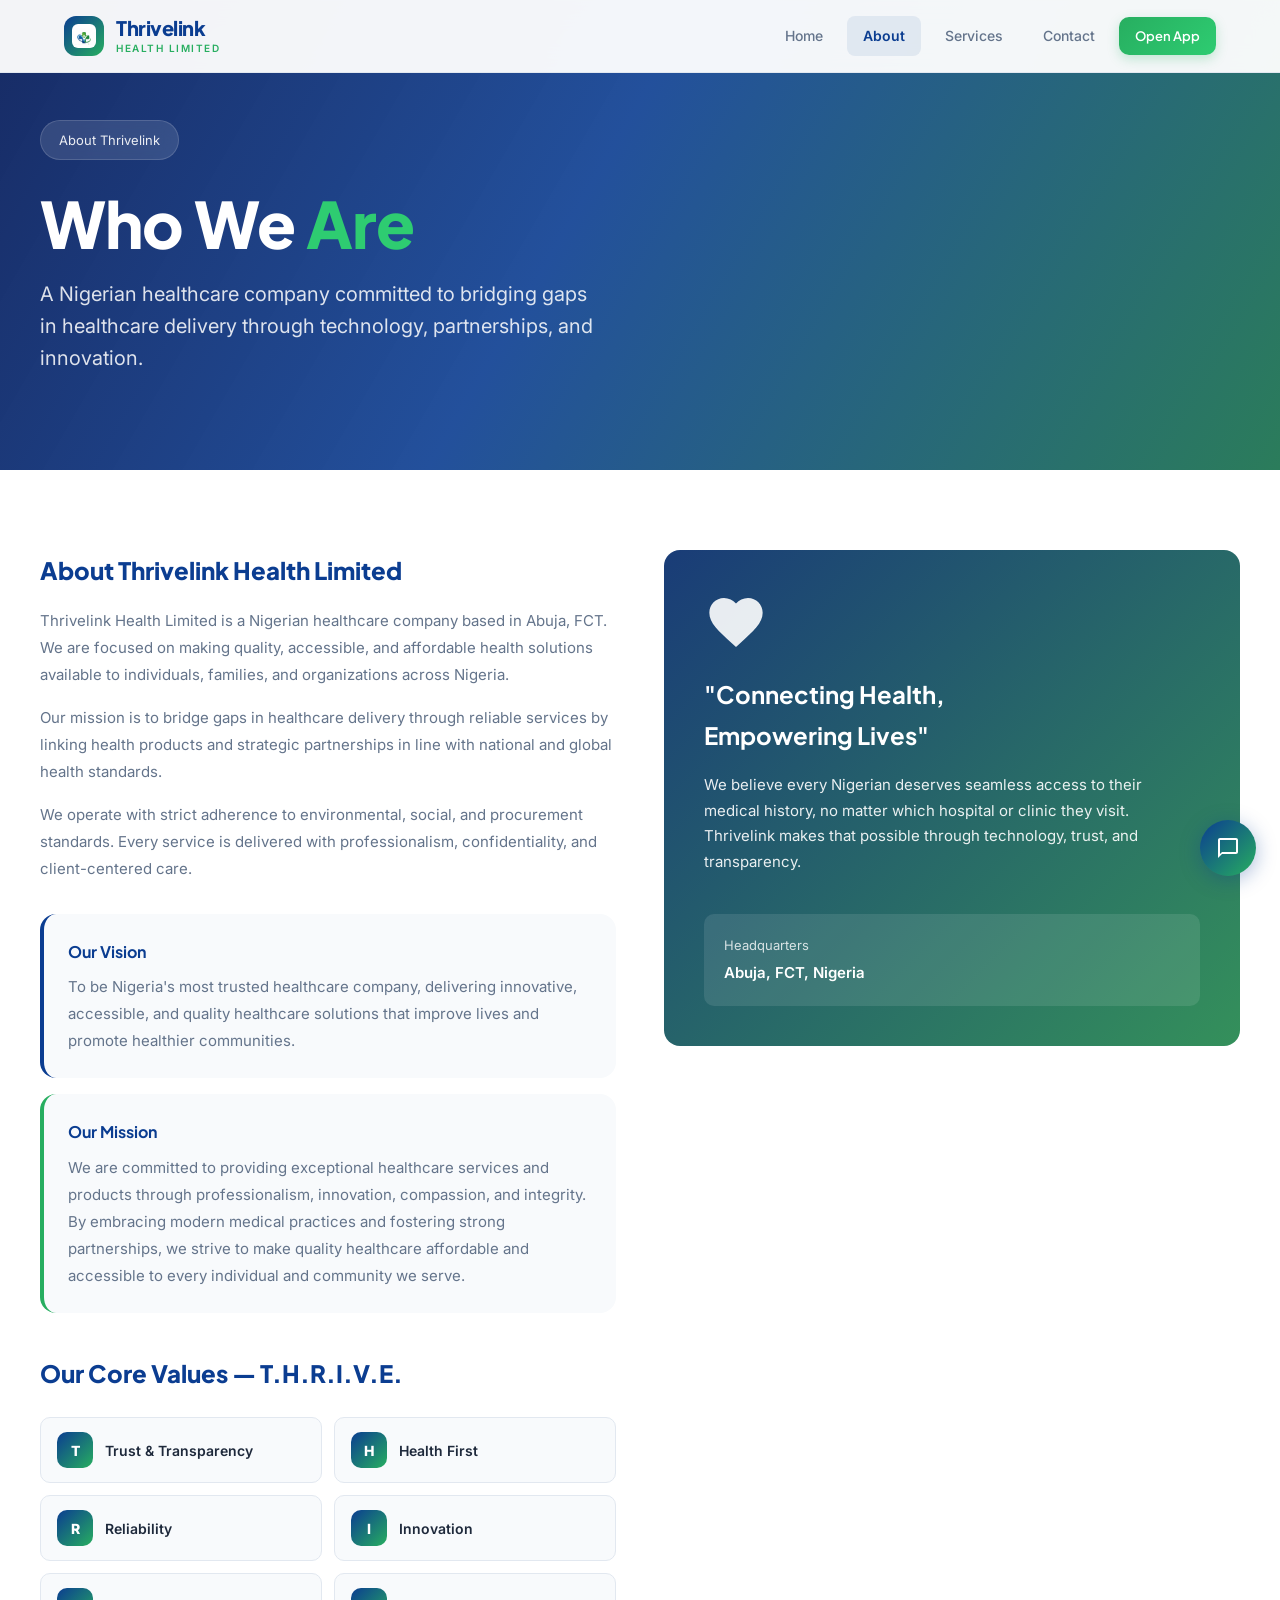
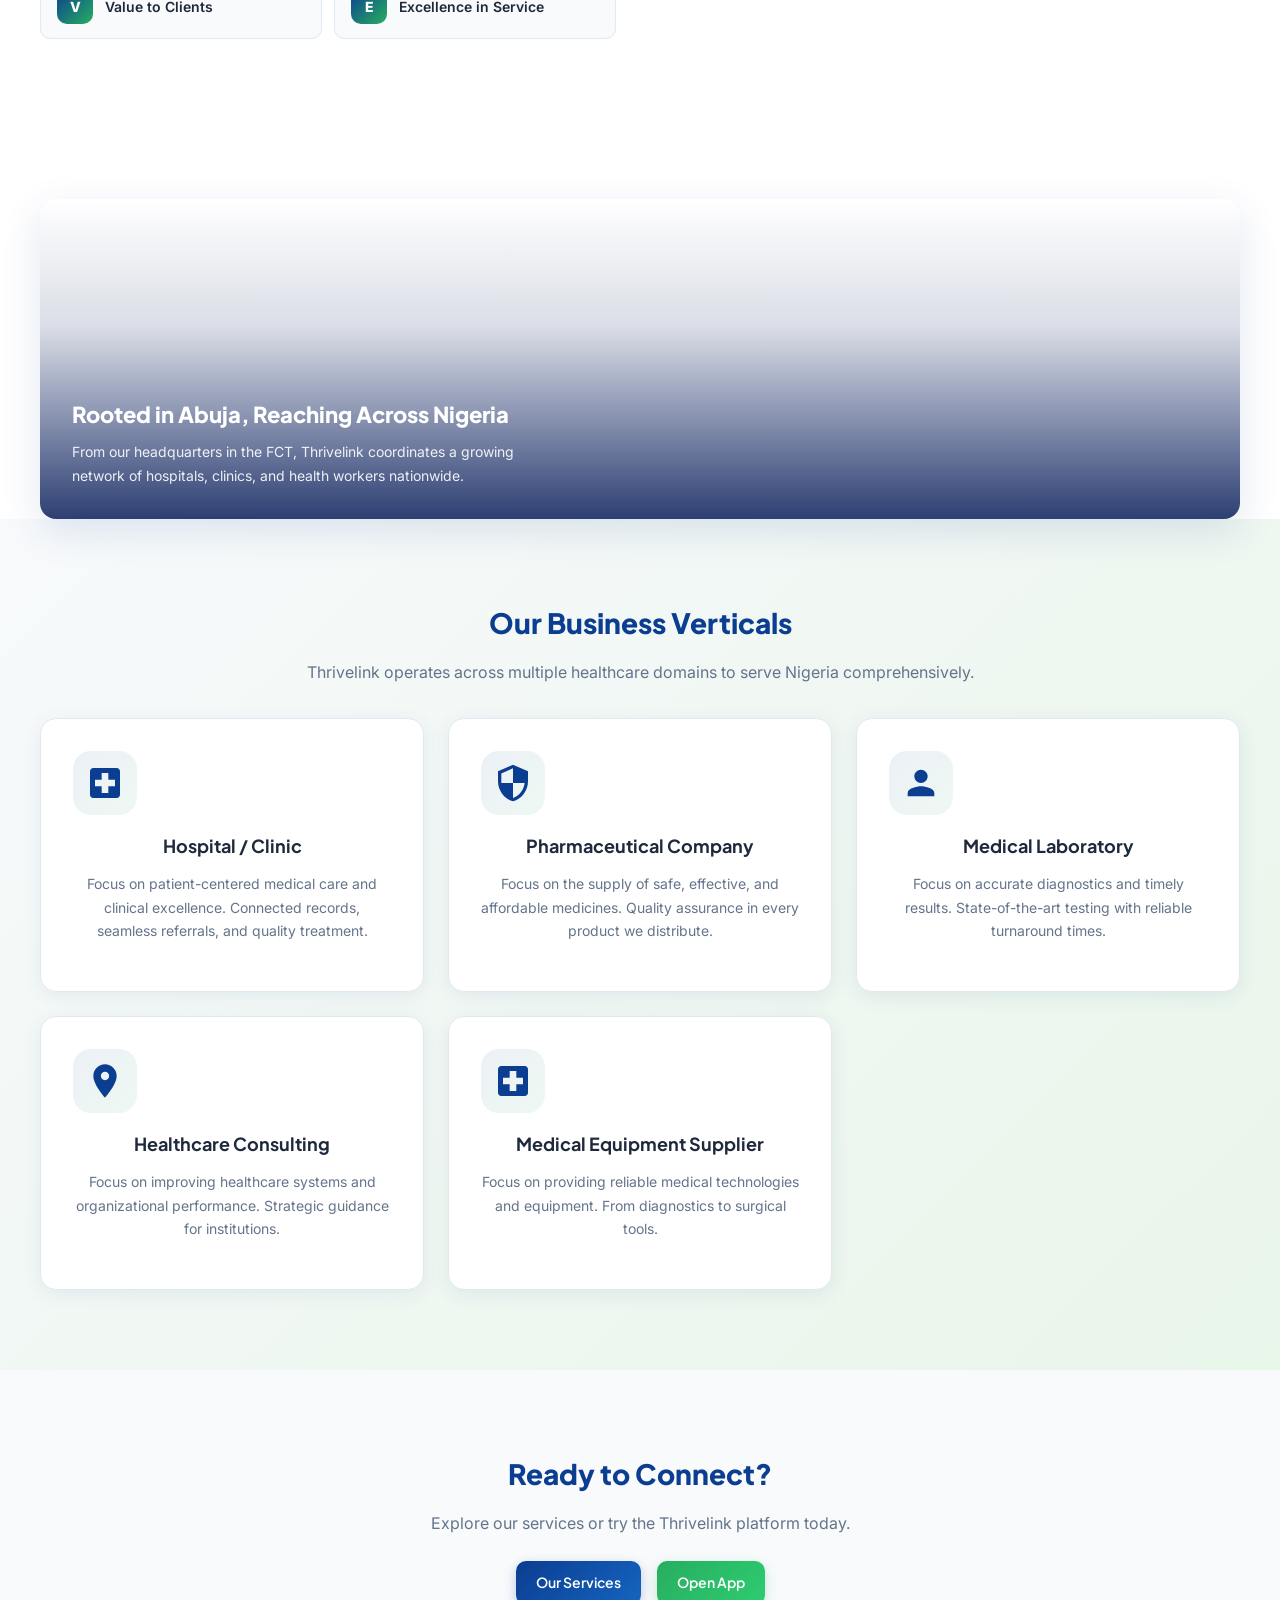
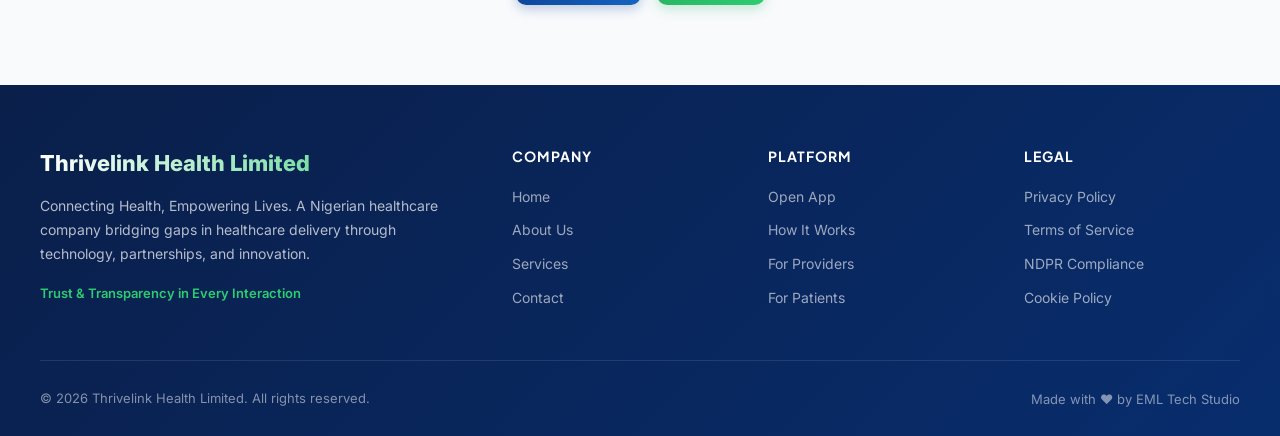
==== commit 6fa29690: "Add files via upload" ====
--- a/about.html
+++ b/about.html
@@ -1,192 +1,172 @@
 <!DOCTYPE html>
 <html lang="en">
 <head>
-    <meta charset="UTF-8">
-    <meta name="viewport" content="width=device-width, initial-scale=1.0">
-    <meta name="description" content="About Thrivelink Health Limited - Our mission, vision, core values, and commitment to bridging healthcare gaps in Nigeria.">
-    <meta name="theme-color" content="#0B3D91">
-    <title>About Us - Thrivelink Health Limited</title>
-    <link rel="icon" type="image/svg+xml" href="icons/icon.png">
-    <link rel="apple-touch-icon" href="icons/apple-touch-icon.png">
-    <link rel="stylesheet" href="https://cdnjs.cloudflare.com/ajax/libs/font-awesome/6.4.0/css/all.min.css">
-    <link href="https://fonts.googleapis.com/css2?family=Inter:wght@300;400;500;600;700;800;900&display=swap" rel="stylesheet">
-    <link rel="stylesheet" href="styles.css">
+<meta charset="UTF-8">
+<meta name="viewport" content="width=device-width, initial-scale=1.0, maximum-scale=1.0, user-scalable=no">
+<meta name="theme-color" content="#0B3D91">
+<meta name="description" content="About Thrivelink Health Limited — Our mission, vision, core values, and commitment to bridging healthcare gaps in Nigeria.">
+<title>About Us — Thrivelink Health Limited</title>
+<link rel="stylesheet" href="styles.css">
+<link rel="icon" href="icons/icon-72x72.png">
 </head>
 <body>
-    <nav class="navbar" id="navbar">
-        <div class="nav-container">
-            <a href="index.html" class="logo">
-                <img src="icons/icon.png" alt="Thrivelink" width="36" height="36" style="border-radius:8px;">
-                <span>Thrivelink</span>
-            </a>
-            <button class="nav-toggle" onclick="toggleNav()" aria-label="Toggle navigation">
-                <i class="fas fa-bars"></i>
-            </button>
-            <div class="nav-links" id="nav-links">
-                <a href="index.html">Home</a>
-                <a href="about.html" class="active">About</a>
-                <a href="services.html">Services</a>
-                <a href="contact.html">Contact</a>
-                <a href="app.html" class="btn-nav">Open App</a>
-            </div>
+
+<div class="toast-container" id="toastContainer"></div>
+
+<header class="header">
+  <div class="header-inner">
+    <a href="index.html" class="header-logo">
+      <div class="logo-mark"><img src="icons/icon-72x72.png" alt="Thrivelink" width="24" height="24" style="border-radius:6px;object-fit:cover;display:block;" onerror="this.style.display='none';this.nextElementSibling.style.display='block';"><svg style="display:none;" viewBox="0 0 100 100" width="24" height="24"><rect width="100" height="100" rx="20" fill="white"/><path d="M50 25 L50 75 M25 50 L75 50" stroke="#0B3D91" stroke-width="12" stroke-linecap="round"/></svg></div>
+      <div class="logo-text-group"><div class="logo-name">Thrivelink</div><div class="logo-tag">Health Limited</div></div>
+    </a>
+    <nav class="header-nav">
+      <a href="index.html" class="nav-link">Home</a>
+      <a href="about.html" class="nav-link active">About</a>
+      <a href="services.html" class="nav-link">Services</a>
+      <a href="contact.html" class="nav-link">Contact</a>
+      <a href="app.html" class="btn btn-green btn-sm">Open App</a>
+    </nav>
+    <button class="mobile-menu-btn" onclick="toggleMobileNav()" aria-label="Menu"><svg viewBox="0 0 24 24" width="20" height="20" fill="var(--text)"><path d="M3 18h18v-2H3v2zm0-5h18v-2H3v2zm0-7v2h18V6H3z"/></svg></button>
+  </div>
+</header>
+
+<div class="mobile-nav-overlay" id="mobileNavOverlay" onclick="toggleMobileNav()"></div>
+<div class="mobile-nav" id="mobileNav">
+  <a href="index.html" class="nav-link">Home</a>
+  <a href="about.html" class="nav-link" style="color:var(--deep-blue);font-weight:700;">About</a>
+  <a href="services.html" class="nav-link">Services</a>
+  <a href="contact.html" class="nav-link">Contact</a>
+  <a href="app.html" class="btn btn-green">Open App</a>
+</div>
+
+<section class="hero" style="min-height:50vh;padding:120px 24px 60px;">
+  <div class="hero-inner">
+    <div class="hero-badge">About Thrivelink</div>
+    <h1>Who We <span class="highlight">Are</span></h1>
+    <p>A Nigerian healthcare company committed to bridging gaps in healthcare delivery through technology, partnerships, and innovation.</p>
+  </div>
+</section>
+
+<section class="section">
+  <div class="section-inner">
+    <div class="about-grid">
+      <div class="about-content">
+        <h3>About Thrivelink Health Limited</h3>
+        <p>Thrivelink Health Limited is a Nigerian healthcare company based in Abuja, FCT. We are focused on making quality, accessible, and affordable health solutions available to individuals, families, and organizations across Nigeria.</p>
+        <p>Our mission is to bridge gaps in healthcare delivery through reliable services by linking health products and strategic partnerships in line with national and global health standards.</p>
+        <p>We operate with strict adherence to environmental, social, and procurement standards. Every service is delivered with professionalism, confidentiality, and client-centered care.</p>
+
+        <div style="margin-top:32px;padding:24px;background:var(--off-white);border-radius:var(--radius);border-left:4px solid var(--deep-blue);">
+          <h4 style="font-size:16px;font-weight:700;color:var(--deep-blue);margin-bottom:8px;">Our Vision</h4>
+          <p style="font-size:15px;color:var(--text-light);margin:0;">To be Nigeria's most trusted healthcare company, delivering innovative, accessible, and quality healthcare solutions that improve lives and promote healthier communities.</p>
         </div>
-    </nav>
+        <div style="margin-top:16px;padding:24px;background:var(--off-white);border-radius:var(--radius);border-left:4px solid var(--green);">
+          <h4 style="font-size:16px;font-weight:700;color:var(--deep-blue);margin-bottom:8px;">Our Mission</h4>
+          <p style="font-size:15px;color:var(--text-light);margin:0;">We are committed to providing exceptional healthcare services and products through professionalism, innovation, compassion, and integrity. By embracing modern medical practices and fostering strong partnerships, we strive to make quality healthcare affordable and accessible to every individual and community we serve.</p>
+        </div>
 
-    <!-- Page Header -->
-    <section class="page-hero">
-        <div class="page-hero-bg">
-            <img src="https://images.unsplash.com/photo-1584515933487-779824d29309?w=1920&q=80" alt="About Thrivelink">
-            <div class="page-hero-overlay"></div>
+        <h3 style="margin-top:40px;">Our Core Values — T.H.R.I.V.E.</h3>
+        <div class="about-values">
+          <div class="value-item"><div class="v-letter">T</div><div class="v-text">Trust & Transparency</div></div>
+          <div class="value-item"><div class="v-letter">H</div><div class="v-text">Health First</div></div>
+          <div class="value-item"><div class="v-letter">R</div><div class="v-text">Reliability</div></div>
+          <div class="value-item"><div class="v-letter">I</div><div class="v-text">Innovation</div></div>
+          <div class="value-item"><div class="v-letter">V</div><div class="v-text">Value to Clients</div></div>
+          <div class="value-item"><div class="v-letter">E</div><div class="v-text">Excellence in Service</div></div>
         </div>
-        <div class="page-hero-content">
-            <h1>About Thrivelink</h1>
-            <p>Building the future of healthcare in Nigeria, one record at a time.</p>
+      </div>
+      <div class="about-visual">
+        <svg viewBox="0 0 24 24" width="64" height="64" fill="white" style="margin-bottom:20px;opacity:0.9;"><path d="M12 21.35l-1.45-1.32C5.4 15.36 2 12.28 2 8.5 2 5.42 4.42 3 7.5 3c1.74 0 3.41.81 4.5 2.09C13.09 3.81 14.76 3 16.5 3 19.58 3 22 5.42 22 8.5c0 3.78-3.4 6.86-8.55 11.54L12 21.35z"/></svg>
+        <h4>"Connecting Health,<br>Empowering Lives"</h4>
+        <p>We believe every Nigerian deserves seamless access to their medical history, no matter which hospital or clinic they visit. Thrivelink makes that possible through technology, trust, and transparency.</p>
+        <div style="margin-top:24px;padding:20px;background:rgba(255,255,255,0.1);border-radius:var(--radius-sm);">
+          <div style="font-size:13px;opacity:0.8;margin-bottom:4px;">Headquarters</div>
+          <div style="font-size:15px;font-weight:600;">Abuja, FCT, Nigeria</div>
         </div>
-    </section>
+      </div>
+    </div>
+  </div>
+</section>
 
-    <!-- Mission & Vision -->
-    <section class="section">
-        <div class="container">
-            <div class="mission-vision-grid">
-                <div class="mv-card">
-                    <div class="mv-icon"><i class="fas fa-bullseye"></i></div>
-                    <h2>Our Mission</h2>
-                    <p>To bridge the healthcare gap in Nigeria by creating a secure, accessible, and unified national health record system that empowers hospitals, medical workers, and patients with instant access to critical health information — anywhere, anytime.</p>
-                </div>
-                <div class="mv-card">
-                    <div class="mv-icon"><i class="fas fa-eye"></i></div>
-                    <h2>Our Vision</h2>
-                    <p>A Nigeria where no patient dies because their medical history is unknown. Where every hospital, clinic, and medical professional can access the full picture of a patient's health within seconds — powered by secure NIN-based identification.</p>
-                </div>
-            </div>
-        </div>
-    </section>
+<section class="section" style="padding-bottom:0;">
+  <div class="section-inner">
+    <div class="photo-banner" style="background-image:url('https://images.unsplash.com/photo-1576669801945-7a346954da5a?auto=format&fit=crop&w=1600&q=80');">
+      <div class="photo-banner-content">
+        <h3>Rooted in Abuja, Reaching Across Nigeria</h3>
+        <p>From our headquarters in the FCT, Thrivelink coordinates a growing network of hospitals, clinics, and health workers nationwide.</p>
+      </div>
+    </div>
+  </div>
+</section>
 
-    <!-- Core Values -->
-    <section class="section bg-alt">
-        <div class="container">
-            <div class="section-header">
-                <span class="section-tag">What Drives Us</span>
-                <h2>Our Core Values</h2>
-            </div>
-            <div class="values-grid">
-                <div class="value-card">
-                    <div class="value-icon"><i class="fas fa-shield-alt"></i></div>
-                    <h3>Security First</h3>
-                    <p>Every record is protected. NIN-based encryption ensures that only authorized personnel can access patient data.</p>
-                </div>
-                <div class="value-card">
-                    <div class="value-icon"><i class="fas fa-universal-access"></i></div>
-                    <h3>Accessibility</h3>
-                    <p>Healthcare should not be a privilege. We build for every Nigerian, from urban hospitals to rural clinics.</p>
-                </div>
-                <div class="value-card">
-                    <div class="value-icon"><i class="fas fa-handshake"></i></div>
-                    <h3>Collaboration</h3>
-                    <p>Hospitals, workers, and patients work together. Thrivelink is the bridge that connects them all.</p>
-                </div>
-                <div class="value-card">
-                    <div class="value-icon"><i class="fas fa-lightbulb"></i></div>
-                    <h3>Innovation</h3>
-                    <p>We continuously evolve. From PWA technology to AI-powered chat assistance, we stay ahead of the curve.</p>
-                </div>
-                <div class="value-card">
-                    <div class="value-icon"><i class="fas fa-heart"></i></div>
-                    <h3>Compassion</h3>
-                    <p>Behind every record is a human being. We design with empathy for patients, families, and caregivers.</p>
-                </div>
-                <div class="value-card">
-                    <div class="value-icon"><i class="fas fa-balance-scale"></i></div>
-                    <h3>Integrity</h3>
-                    <p>We operate with transparency and honesty. Your data is yours. We never sell or misuse patient information.</p>
-                </div>
-            </div>
-        </div>
-    </section>
+<section class="section" style="background:linear-gradient(135deg,var(--off-white),#E8F5E9);text-align:center;">
+  <div class="section-inner">
+    <h2 style="font-size:28px;font-weight:800;margin-bottom:12px;color:var(--deep-blue);">Our Business Verticals</h2>
+    <p style="font-size:16px;color:var(--text-light);margin-bottom:32px;">Thrivelink operates across multiple healthcare domains to serve Nigeria comprehensively.</p>
+    <div class="preview-grid">
+      <div class="preview-card">
+        <div class="preview-icon"><svg width="40" height="40" viewBox="0 0 24 24" fill="var(--deep-blue)"><path d="M19 3H5c-1.1 0-2 .9-2 2v14c0 1.1.9 2 2 2h14c1.1 0 2-.9 2-2V5c0-1.1-.9-2-2-2zm-1 11h-4v4h-4v-4H6v-4h4V6h4v4h4v4z"/></svg></div>
+        <h3>Hospital / Clinic</h3>
+        <p>Focus on patient-centered medical care and clinical excellence. Connected records, seamless referrals, and quality treatment.</p>
+      </div>
+      <div class="preview-card">
+        <div class="preview-icon"><svg width="40" height="40" viewBox="0 0 24 24" fill="var(--deep-blue)"><path d="M12 1L3 5v6c0 5.55 3.84 10.74 9 12 5.16-1.26 9-6.45 9-12V5l-9-4zm0 10.99h7c-.53 4.12-3.28 7.86-7 8.94V12H5V6.3l7-3.11v8.8z"/></svg></div>
+        <h3>Pharmaceutical Company</h3>
+        <p>Focus on the supply of safe, effective, and affordable medicines. Quality assurance in every product we distribute.</p>
+      </div>
+      <div class="preview-card">
+        <div class="preview-icon"><svg width="40" height="40" viewBox="0 0 24 24" fill="var(--deep-blue)"><path d="M12 12c2.21 0 4-1.79 4-4s-1.79-4-4-4-4 1.79-4 4 1.79 4 4 4zm0 2c-2.67 0-8 1.34-8 4v2h16v-2c0-2.66-5.33-4-8-4z"/></svg></div>
+        <h3>Medical Laboratory</h3>
+        <p>Focus on accurate diagnostics and timely results. State-of-the-art testing with reliable turnaround times.</p>
+      </div>
+      <div class="preview-card">
+        <div class="preview-icon"><svg width="40" height="40" viewBox="0 0 24 24" fill="var(--deep-blue)"><path d="M12 2C8.13 2 5 5.13 5 9c0 5.25 7 13 7 13s7-7.75 7-13c0-3.87-3.13-7-7-7zm0 9.5c-1.38 0-2.5-1.12-2.5-2.5s1.12-2.5 2.5-2.5 2.5 1.12 2.5 2.5-1.12 2.5-2.5 2.5z"/></svg></div>
+        <h3>Healthcare Consulting</h3>
+        <p>Focus on improving healthcare systems and organizational performance. Strategic guidance for institutions.</p>
+      </div>
+      <div class="preview-card">
+        <div class="preview-icon"><svg width="40" height="40" viewBox="0 0 24 24" fill="var(--deep-blue)"><path d="M19 3H5c-1.1 0-2 .9-2 2v14c0 1.1.9 2 2 2h14c1.1 0 2-.9 2-2V5c0-1.1-.9-2-2-2zm-1 11h-4v4h-4v-4H6v-4h4V6h4v4h4v4z"/></svg></div>
+        <h3>Medical Equipment Supplier</h3>
+        <p>Focus on providing reliable medical technologies and equipment. From diagnostics to surgical tools.</p>
+      </div>
+    </div>
+  </div>
+</section>
 
-    <!-- Why Thrivelink -->
-    <section class="section">
-        <div class="container">
-            <div class="section-header">
-                <span class="section-tag">The Problem We Solve</span>
-                <h2>Why Thrivelink Exists</h2>
-            </div>
-            <div class="why-grid">
-                <div class="why-card">
-                    <div class="why-num">01</div>
-                    <h3>Fragmented Records</h3>
-                    <p>Patient records are scattered across different hospitals, clinics, and paper files. When a patient moves or visits a new facility, their history is lost.</p>
-                </div>
-                <div class="why-card">
-                    <div class="why-num">02</div>
-                    <h3>Emergency Delays</h3>
-                    <p>In emergencies, doctors waste precious minutes trying to understand a patient's allergies, blood type, and medical history. Every second counts.</p>
-                </div>
-                <div class="why-card">
-                    <div class="why-num">03</div>
-                    <h3>No Central Directory</h3>
-                    <p>Finding a nearby doctor, pharmacist, or midwife is difficult. Patients rely on word-of-mouth or travel long distances for basic care.</p>
-                </div>
-                <div class="why-card">
-                    <div class="why-num">04</div>
-                    <h3>Our Solution</h3>
-                    <p>Thrivelink unifies health records under a single NIN, creates a searchable directory of all medical professionals, and makes healthcare accessible to every Nigerian.</p>
-                </div>
-            </div>
-        </div>
-    </section>
+<section class="section" style="background:var(--off-white);text-align:center;">
+  <div class="section-inner">
+    <h2 style="font-size:28px;font-weight:800;margin-bottom:12px;color:var(--deep-blue);">Ready to Connect?</h2>
+    <p style="font-size:16px;color:var(--text-light);margin-bottom:24px;">Explore our services or try the Thrivelink platform today.</p>
+    <div style="display:flex;gap:16px;justify-content:center;flex-wrap:wrap;">
+      <a href="services.html" class="btn btn-primary">Our Services</a>
+      <a href="app.html" class="btn btn-green">Open App</a>
+    </div>
+  </div>
+</section>
 
-    <!-- Team / Builder -->
-    <section class="section bg-alt">
-        <div class="container">
-            <div class="section-header">
-                <span class="section-tag">Built With Passion</span>
-                <h2>Behind the Platform</h2>
-            </div>
-            <div class="builder-card">
-                <div class="builder-icon"><i class="fas fa-code"></i></div>
-                <h3>EML Tech Studio</h3>
-                <p>Thrivelink Health Limited was built by EML Tech Studio — a technology company committed to solving real-world problems through innovative software solutions. We believe technology should serve humanity, and healthcare is where it matters most.</p>
-                <a href="https://emltechstudio.site" target="_blank" class="btn-outline"><i class="fas fa-external-link-alt"></i> Visit EML Tech Studio</a>
-            </div>
-        </div>
-    </section>
+<footer class="footer">
+  <div class="footer-inner">
+    <div class="footer-grid">
+      <div class="footer-brand">
+        <div class="footer-logo">Thrivelink Health Limited</div>
+        <p>Connecting Health, Empowering Lives. A Nigerian healthcare company bridging gaps in healthcare delivery through technology, partnerships, and innovation.</p>
+        <div class="footer-tagline">Trust & Transparency in Every Interaction</div>
+      </div>
+      <div class="footer-col"><h4>Company</h4><a href="index.html">Home</a><a href="about.html">About Us</a><a href="services.html">Services</a><a href="contact.html">Contact</a></div>
+      <div class="footer-col"><h4>Platform</h4><a href="app.html">Open App</a><a href="services.html#platform">How It Works</a><a href="about.html">For Providers</a><a href="about.html">For Patients</a></div>
+      <div class="footer-col"><h4>Legal</h4><a href="#" onclick="showToast('Privacy Policy page coming soon','info');return false;">Privacy Policy</a><a href="#" onclick="showToast('Terms of Service page coming soon','info');return false;">Terms of Service</a><a href="#" onclick="showToast('NDPR Compliance page coming soon','info');return false;">NDPR Compliance</a><a href="#" onclick="showToast('Cookie Policy page coming soon','info');return false;">Cookie Policy</a></div>
+    </div>
+    <div class="footer-bottom">
+      <p>&copy; 2026 Thrivelink Health Limited. All rights reserved.</p>
+      <div class="footer-links"><a href="https://emltechstudio.site" target="_blank" rel="noopener">Made with &hearts; by EML Tech Studio</a></div>
+    </div>
+  </div>
+</footer>
 
-    <!-- Footer -->
-    <footer class="footer">
-        <div class="container">
-            <div class="footer-grid">
-                <div class="footer-brand">
-                    <div class="logo">
-                        <img src="icons/icon.png" alt="Thrivelink" width="32" height="32" style="border-radius:8px;">
-                        <span>Thrivelink Health Limited</span>
-                    </div>
-                    <p>Bridging healthcare gaps across Nigeria through technology, security, and accessibility.</p>
-                </div>
-                <div class="footer-links">
-                    <h4>Platform</h4>
-                    <a href="app.html">Open App</a>
-                    <a href="install.html">Install PWA</a>
-                    <a href="services.html">Services</a>
-                </div>
-                <div class="footer-links">
-                    <h4>Company</h4>
-                    <a href="about.html">About Us</a>
-                    <a href="contact.html">Contact</a>
-                </div>
-                <div class="footer-links">
-                    <h4>Legal</h4>
-                    <a href="#">Privacy Policy</a>
-                    <a href="#">Terms of Service</a>
-                </div>
-            </div>
-            <div class="footer-bottom">
-                <p>&copy; 2025 Thrivelink Health Limited. All rights reserved.</p>
-                <p class="credit">Made with <span class="heart">&#10084;</span> by <a href="https://emltechstudio.site" target="_blank">EML Tech Studio</a></p>
-            </div>
-        </div>
-    </footer>
+<a href="chatbot.html" target="_blank" rel="noopener" class="fab-chat" aria-label="Help Desk">
+  <svg width="24" height="24" viewBox="0 0 24 24" fill="white"><path d="M20 2H4c-1.1 0-2 .9-2 2v18l4-4h14c1.1 0 2-.9 2-2V4c0-1.1-.9-2-2-2zm0 14H6l-2 2V4h16v12z"/></svg>
+</a>
 
-    <script src="script.js"></script>
+<script src="script.js"></script>
 </body>
 </html>
--- a/styles.css
+++ b/styles.css
@@ -1,213 +1,405 @@
-/* ==================== CSS VARIABLES ==================== */
+/* Thrivelink Health — Brand Website */
+@import url('https://fonts.googleapis.com/css2?family=Inter:wght@400;500;600;700;800;900&family=Plus+Jakarta+Sans:wght@600;700;800&display=swap');
 :root {
-  --primary: #0B3D91;
-  --primary-light: #1a5fd1;
-  --secondary: #27AE60;
-  --accent: #E74C3C;
-  --bg: #F8FAFC;
-  --surface: #FFFFFF;
+  --font-display: 'Plus Jakarta Sans', 'Inter', sans-serif;
+  --deep-blue: #0B3D91;
+  --deep-blue-dark: #082d6d;
+  --deep-blue-light: #1565C0;
+  --green: #27AE60;
+  --green-light: #2ECC71;
+  --green-dark: #1E8449;
+  --white: #FFFFFF;
+  --off-white: #F8FAFC;
+  --light-gray: #F1F5F9;
   --text: #1E293B;
-  --text-secondary: #64748B;
+  --text-light: #64748B;
+  --text-muted: #94A3B8;
   --border: #E2E8F0;
-  --shadow: 0 4px 6px -1px rgba(0,0,0,0.1), 0 2px 4px -2px rgba(0,0,0,0.1);
-  --shadow-lg: 0 10px 15px -3px rgba(0,0,0,0.1), 0 4px 6px -4px rgba(0,0,0,0.1);
+  --danger: #DC2626;
+  --shadow: 0 4px 20px rgba(11,61,145,0.08);
+  --shadow-lg: 0 12px 40px rgba(11,61,145,0.12);
   --radius: 16px;
-  --max-width: 1200px;
-}
-
-* { margin: 0; padding: 0; box-sizing: border-box; }
-body { font-family: 'Inter', -apple-system, BlinkMacSystemFont, sans-serif; background: var(--bg); color: var(--text); line-height: 1.6; }
-
-/* ==================== NAVBAR ==================== */
-.navbar { position: fixed; top: 0; left: 0; right: 0; background: rgba(255,255,255,0.95); backdrop-filter: blur(10px); z-index: 100; border-bottom: 1px solid var(--border); }
-.nav-container { max-width: var(--max-width); margin: 0 auto; display: flex; align-items: center; justify-content: space-between; padding: 0 24px; height: 64px; }
-.logo { display: flex; align-items: center; gap: 10px; text-decoration: none; color: var(--text); font-weight: 700; font-size: 18px; }
-.nav-links { display: flex; align-items: center; gap: 32px; }
-.nav-links a { text-decoration: none; color: var(--text-secondary); font-size: 14px; font-weight: 500; transition: color 0.2s; }
-.nav-links a:hover, .nav-links a.active { color: var(--primary); }
-.btn-nav { background: var(--primary); color: white !important; padding: 8px 20px; border-radius: 8px; }
-.nav-toggle { display: none; background: none; border: none; font-size: 20px; cursor: pointer; color: var(--text); }
-
-/* ==================== HERO ==================== */
-.hero { position: relative; min-height: 100vh; display: flex; align-items: center; justify-content: center; overflow: hidden; }
-.hero-bg { position: absolute; inset: 0; }
-.hero-bg img { width: 100%; height: 100%; object-fit: cover; }
-.hero-overlay { position: absolute; inset: 0; background: linear-gradient(135deg, rgba(11,61,145,0.92), rgba(11,61,145,0.75)); }
-.hero-content { position: relative; z-index: 2; text-align: center; color: white; max-width: 800px; padding: 0 24px; }
-.hero-badge { display: inline-flex; align-items: center; gap: 8px; background: rgba(255,255,255,0.15); padding: 8px 20px; border-radius: 50px; font-size: 14px; margin-bottom: 24px; backdrop-filter: blur(10px); border: 1px solid rgba(255,255,255,0.2); }
-.hero h1 { font-size: clamp(36px, 6vw, 64px); font-weight: 800; line-height: 1.1; margin-bottom: 20px; }
-.highlight { color: #4ade80; }
-.hero-subtitle { font-size: 18px; opacity: 0.9; margin-bottom: 32px; max-width: 600px; margin-left: auto; margin-right: auto; }
-.hero-cta { display: flex; gap: 16px; justify-content: center; flex-wrap: wrap; margin-bottom: 48px; }
-.hero-stats { display: flex; justify-content: center; gap: 48px; flex-wrap: wrap; }
-.hero-stat { text-align: center; }
-.hero-stat .stat-num { display: block; font-size: 24px; font-weight: 700; }
-.hero-stat .stat-label { font-size: 13px; opacity: 0.8; }
-
-/* ==================== BUTTONS ==================== */
-.btn-primary { display: inline-flex; align-items: center; gap: 8px; background: linear-gradient(135deg, var(--primary), var(--primary-light)); color: white; padding: 14px 28px; border-radius: 12px; text-decoration: none; font-weight: 600; font-size: 15px; border: none; cursor: pointer; transition: transform 0.2s, box-shadow 0.2s; font-family: inherit; }
-.btn-primary:hover { transform: translateY(-2px); box-shadow: 0 10px 20px rgba(11,61,145,0.3); }
-.btn-outline { display: inline-flex; align-items: center; gap: 8px; background: transparent; color: white; padding: 14px 28px; border-radius: 12px; text-decoration: none; font-weight: 600; font-size: 15px; border: 2px solid rgba(255,255,255,0.3); cursor: pointer; transition: all 0.2s; font-family: inherit; }
-.btn-outline:hover { background: rgba(255,255,255,0.1); border-color: white; }
-.btn-lg { padding: 16px 32px; font-size: 16px; }
-
-/* ==================== SECTIONS ==================== */
+  --radius-sm: 10px;
+}
+* { margin:0; padding:0; box-sizing:border-box; -webkit-tap-highlight-color:transparent; }
+html { scroll-behavior:smooth; }
+body {
+  font-family: 'Inter', -apple-system, BlinkMacSystemFont, 'Segoe UI', Roboto, 'Helvetica Neue', Arial, sans-serif;
+  background: var(--white); color: var(--text); line-height: 1.7; overflow-x: hidden;
+  -webkit-font-smoothing: antialiased;
+}
+h1, h2, h3, h4, .btn, .header-logo .logo-name { font-family: var(--font-display); }
+::-webkit-scrollbar { width: 6px; }
+::-webkit-scrollbar-track { background: var(--light-gray); }
+::-webkit-scrollbar-thumb { background: var(--deep-blue); border-radius: 3px; }
+
+/* === HEADER === */
+.header {
+  position: fixed; top:0; left:0; right:0; z-index: 1000;
+  background: rgba(255,255,255,0.95); backdrop-filter: blur(12px);
+  border-bottom: 1px solid var(--border); transition: all 0.3s ease;
+}
+.header-inner {
+  max-width: 1200px; margin:0 auto; padding: 0 24px;
+  display: flex; align-items: center; justify-content: space-between; height: 72px;
+}
+.header-logo {
+  display: flex; align-items: center; gap: 12px; text-decoration: none;
+}
+.header-logo .logo-mark {
+  width: 40px; height: 40px; border-radius: 12px;
+  background: linear-gradient(135deg, var(--deep-blue), var(--green));
+  display: flex; align-items: center; justify-content: center;
+}
+.header-logo .logo-text-group { display: flex; flex-direction: column; }
+.header-logo .logo-name {
+  font-size: 20px; font-weight: 800; color: var(--deep-blue);
+  letter-spacing: -0.5px; line-height: 1.2;
+}
+.header-logo .logo-tag {
+  font-size: 10px; color: var(--green); font-weight: 600;
+  letter-spacing: 1.5px; text-transform: uppercase;
+}
+.header-nav { display: flex; align-items: center; gap: 8px; }
+.nav-link {
+  padding: 8px 16px; border-radius: 8px; text-decoration: none;
+  color: var(--text-light); font-size: 14px; font-weight: 500;
+  transition: all 0.2s; border: none; background: none; cursor: pointer;
+}
+.nav-link:hover { color: var(--deep-blue); background: rgba(11,61,145,0.04); }
+.nav-link.active { color: var(--deep-blue); background: rgba(11,61,145,0.08); font-weight: 600; }
+.btn {
+  display: inline-flex; align-items: center; justify-content: center; gap: 8px;
+  padding: 10px 20px; border-radius: var(--radius-sm); border: none;
+  font-size: 14px; font-weight: 600; cursor: pointer; transition: all 0.2s;
+  text-decoration: none;
+}
+.btn-primary {
+  background: linear-gradient(135deg, var(--deep-blue), var(--deep-blue-light));
+  color: white; box-shadow: 0 4px 12px rgba(11,61,145,0.25);
+}
+.btn-primary:hover { transform: translateY(-1px); box-shadow: 0 6px 20px rgba(11,61,145,0.35); }
+.btn-green {
+  background: linear-gradient(135deg, var(--green), var(--green-light));
+  color: white; box-shadow: 0 4px 12px rgba(39,174,96,0.25);
+}
+.btn-green:hover { transform: translateY(-1px); box-shadow: 0 6px 20px rgba(39,174,96,0.35); }
+.btn-outline-white {
+  background: transparent; color: white; border: 1.5px solid rgba(255,255,255,0.4);
+}
+.btn-outline-white:hover { background: rgba(255,255,255,0.1); border-color: white; }
+.btn-outline {
+  background: transparent; color: var(--deep-blue); border: 1.5px solid var(--deep-blue);
+}
+.btn-outline:hover { background: var(--deep-blue); color: white; }
+.btn-sm { padding: 8px 16px; font-size: 13px; }
+.btn-lg { padding: 14px 28px; font-size: 15px; }
+.mobile-menu-btn { display: none; width: 40px; height: 40px; border-radius: 10px; border: none; background: var(--light-gray); cursor: pointer; align-items: center; justify-content: center; }
+
+/* === MOBILE NAV === */
+.mobile-nav {
+  position: fixed; top: 0; right: -100%; width: 80%; max-width: 320px; height: 100vh;
+  background: white; z-index: 1001; box-shadow: -4px 0 30px rgba(0,0,0,0.1);
+  transition: right 0.3s ease; padding: 80px 24px 24px; overflow-y: auto;
+}
+.mobile-nav.open { right: 0; }
+.mobile-nav-overlay {
+  position: fixed; inset: 0; background: rgba(0,0,0,0.4); z-index: 1000;
+  opacity: 0; visibility: hidden; transition: all 0.3s;
+}
+.mobile-nav-overlay.open { opacity: 1; visibility: visible; }
+.mobile-nav .nav-link { display: block; padding: 14px 0; font-size: 16px; border-bottom: 1px solid var(--border); border-radius: 0; }
+.mobile-nav .btn { width: 100%; margin-top: 16px; justify-content: center; }
+
+/* === HERO === */
+.hero {
+  min-height: 100vh; display: flex; align-items: center;
+  background:
+    linear-gradient(120deg, rgba(8,29,90,0.94) 0%, rgba(11,61,145,0.90) 45%, rgba(20,110,73,0.90) 100%),
+    url('https://images.unsplash.com/photo-1576091160399-112ba8d25d1d?auto=format&fit=crop&w=2000&q=80');
+  background-size: cover; background-position: center;
+  position: relative; overflow: hidden; padding: 100px 24px 80px;
+}
+.hero-bg {
+  position: absolute; inset: 0;
+  background: url('data:image/svg+xml,<svg xmlns="http://www.w3.org/2000/svg" viewBox="0 0 100 100"><circle cx="80" cy="20" r="50" fill="rgba(255,255,255,0.03)"/><circle cx="20" cy="80" r="40" fill="rgba(255,255,255,0.02)"/></svg>');
+  background-size: cover;
+}
+.hero-inner { max-width: 1200px; margin: 0 auto; width: 100%; position: relative; z-index: 1; }
+.hero-badge {
+  display: inline-flex; align-items: center; gap: 8px;
+  background: rgba(255,255,255,0.12); backdrop-filter: blur(8px);
+  padding: 8px 18px; border-radius: 30px; font-size: 13px; color: rgba(255,255,255,0.9);
+  margin-bottom: 28px; border: 1px solid rgba(255,255,255,0.15);
+}
+.hero h1 {
+  font-size: clamp(36px, 5vw, 64px); font-weight: 800; color: white;
+  line-height: 1.1; margin-bottom: 20px; letter-spacing: -1px;
+}
+.hero h1 .highlight { color: var(--green-light); }
+.hero p {
+  font-size: clamp(16px, 2vw, 20px); color: rgba(255,255,255,0.85);
+  max-width: 560px; margin-bottom: 36px; line-height: 1.6;
+}
+.hero-cta { display: flex; gap: 16px; flex-wrap: wrap; }
+.hero-cta .btn { padding: 14px 28px; font-size: 15px; }
+
+/* === SLIDESHOW === */
+.slideshow-wrap { margin-top: 48px; position: relative; }
+.slideshow-container {
+  position: relative; overflow: hidden; border-radius: var(--radius);
+  height: 280px; background: rgba(255,255,255,0.05); border: 1px solid rgba(255,255,255,0.1);
+}
+.slide {
+  position: absolute; inset: 0; opacity: 0; transition: opacity 0.8s ease;
+  display: flex; align-items: center; justify-content: center;
+}
+.slide.active { opacity: 1; }
+.slide-content { text-align: center; color: white; padding: 40px; max-width: 600px; }
+.slide-icon { margin-bottom: 16px; }
+.slide-content h3 { font-size: 22px; font-weight: 700; margin-bottom: 8px; }
+.slide-content p { font-size: 15px; opacity: 0.85; margin: 0; }
+.slide-nav {
+  position: absolute; top: 50%; transform: translateY(-50%);
+  width: 40px; height: 40px; border-radius: 50%; border: none;
+  background: rgba(255,255,255,0.15); color: white; font-size: 16px;
+  cursor: pointer; display: flex; align-items: center; justify-content: center;
+  transition: all 0.2s; backdrop-filter: blur(4px);
+}
+.slide-nav:hover { background: rgba(255,255,255,0.3); }
+.slide-nav.prev { left: 16px; }
+.slide-nav.next { right: 16px; }
+.slide-dots { display: flex; justify-content: center; gap: 8px; margin-top: 16px; }
+.slide-dot { width: 8px; height: 8px; border-radius: 50%; background: rgba(255,255,255,0.3); cursor: pointer; transition: all 0.3s; border: none; }
+.slide-dot.active { background: white; width: 24px; border-radius: 4px; }
+
+/* === HERO STATS === */
+.hero-stats {
+  display: grid; grid-template-columns: repeat(3, 1fr); gap: 24px;
+  margin-top: 48px; max-width: 600px;
+}
+.hero-stat {
+  background: rgba(255,255,255,0.08); backdrop-filter: blur(8px);
+  border-radius: var(--radius-sm); padding: 20px; border: 1px solid rgba(255,255,255,0.1);
+}
+.hero-stat .num { font-size: 28px; font-weight: 800; color: white; }
+.hero-stat .label { font-size: 12px; color: rgba(255,255,255,0.7); text-transform: uppercase; letter-spacing: 1px; }
+
+/* === SECTIONS === */
 .section { padding: 80px 24px; }
-.bg-alt { background: var(--surface); }
-.container { max-width: var(--max-width); margin: 0 auto; }
+.section-inner { max-width: 1200px; margin: 0 auto; }
 .section-header { text-align: center; margin-bottom: 56px; }
-.section-tag { display: inline-block; background: rgba(11,61,145,0.1); color: var(--primary); padding: 6px 16px; border-radius: 50px; font-size: 13px; font-weight: 600; margin-bottom: 16px; }
-.section-header h2 { font-size: 36px; font-weight: 700; margin-bottom: 12px; }
-.section-header p { color: var(--text-secondary); font-size: 18px; max-width: 600px; margin: 0 auto; }
-
-/* ==================== FEATURES ==================== */
-.features-grid { display: grid; grid-template-columns: repeat(auto-fit, minmax(320px, 1fr)); gap: 24px; }
-.feature-card { background: var(--surface); padding: 32px; border-radius: var(--radius); border: 1px solid var(--border); transition: transform 0.2s, box-shadow 0.2s; }
-.feature-card:hover { transform: translateY(-4px); box-shadow: var(--shadow-lg); }
-.feature-icon { width: 56px; height: 56px; background: linear-gradient(135deg, var(--primary), var(--primary-light)); border-radius: 12px; display: flex; align-items: center; justify-content: center; color: white; font-size: 24px; margin-bottom: 20px; }
-.feature-card h3 { font-size: 20px; font-weight: 600; margin-bottom: 10px; }
-.feature-card p { color: var(--text-secondary); font-size: 15px; line-height: 1.6; }
-
-/* ==================== STEPS ==================== */
-.steps-grid { display: grid; grid-template-columns: repeat(auto-fit, minmax(280px, 1fr)); gap: 24px; }
-.step-card { background: var(--surface); padding: 32px; border-radius: var(--radius); border: 1px solid var(--border); text-align: center; position: relative; }
-.step-num { position: absolute; top: 16px; right: 20px; font-size: 48px; font-weight: 800; color: rgba(11,61,145,0.08); }
-.step-icon { width: 64px; height: 64px; background: linear-gradient(135deg, var(--secondary), #1e8b4d); border-radius: 50%; display: flex; align-items: center; justify-content: center; color: white; font-size: 24px; margin: 0 auto 20px; }
-.step-card h3 { font-size: 20px; font-weight: 600; margin-bottom: 10px; }
-.step-card p { color: var(--text-secondary); font-size: 15px; }
-
-/* ==================== PROFESSIONS ==================== */
-.professions-grid { display: grid; grid-template-columns: repeat(auto-fill, minmax(160px, 1fr)); gap: 16px; }
-.profession-item { display: flex; align-items: center; gap: 12px; background: var(--surface); padding: 16px 20px; border-radius: 12px; border: 1px solid var(--border); font-size: 14px; font-weight: 500; transition: all 0.2s; }
-.profession-item:hover { border-color: var(--primary); transform: translateY(-2px); }
-.profession-item i { color: var(--primary); font-size: 18px; }
-
-/* ==================== CTA ==================== */
-.cta-box { background: linear-gradient(135deg, var(--primary), #0a2d6e); border-radius: var(--radius); padding: 64px 48px; text-align: center; color: white; }
-.cta-box h2 { font-size: 32px; font-weight: 700; margin-bottom: 16px; }
-.cta-box p { font-size: 16px; opacity: 0.9; margin-bottom: 32px; max-width: 500px; margin-left: auto; margin-right: auto; }
-
-/* ==================== PAGE HERO ==================== */
-.page-hero { position: relative; height: 400px; display: flex; align-items: center; justify-content: center; overflow: hidden; }
-.page-hero-bg { position: absolute; inset: 0; }
-.page-hero-bg img { width: 100%; height: 100%; object-fit: cover; }
-.page-hero-overlay { position: absolute; inset: 0; background: linear-gradient(135deg, rgba(11,61,145,0.88), rgba(11,61,145,0.72)); }
-.page-hero-content { position: relative; z-index: 2; text-align: center; color: white; padding: 0 24px; }
-.page-hero-content h1 { font-size: 42px; font-weight: 800; margin-bottom: 12px; }
-.page-hero-content p { font-size: 18px; opacity: 0.9; }
-
-/* ==================== MISSION/VISION ==================== */
-.mission-vision-grid { display: grid; grid-template-columns: repeat(auto-fit, minmax(400px, 1fr)); gap: 32px; }
-.mv-card { background: var(--surface); padding: 40px; border-radius: var(--radius); border: 1px solid var(--border); }
-.mv-icon { width: 56px; height: 56px; background: linear-gradient(135deg, var(--primary), var(--primary-light)); border-radius: 12px; display: flex; align-items: center; justify-content: center; color: white; font-size: 24px; margin-bottom: 20px; }
-.mv-card h2 { font-size: 24px; font-weight: 700; margin-bottom: 14px; }
-.mv-card p { color: var(--text-secondary); font-size: 16px; line-height: 1.7; }
-
-/* ==================== VALUES ==================== */
-.values-grid { display: grid; grid-template-columns: repeat(auto-fit, minmax(300px, 1fr)); gap: 24px; }
-.value-card { background: var(--surface); padding: 28px; border-radius: var(--radius); border: 1px solid var(--border); }
-.value-icon { width: 48px; height: 48px; background: rgba(11,61,145,0.1); border-radius: 10px; display: flex; align-items: center; justify-content: center; color: var(--primary); font-size: 20px; margin-bottom: 16px; }
-.value-card h3 { font-size: 18px; font-weight: 600; margin-bottom: 8px; }
-.value-card p { color: var(--text-secondary); font-size: 14px; line-height: 1.6; }
-
-/* ==================== WHY ==================== */
-.why-grid { display: grid; grid-template-columns: repeat(auto-fit, minmax(280px, 1fr)); gap: 24px; }
-.why-card { background: var(--surface); padding: 28px; border-radius: var(--radius); border: 1px solid var(--border); position: relative; }
-.why-num { position: absolute; top: 16px; right: 20px; font-size: 36px; font-weight: 800; color: rgba(11,61,145,0.08); }
-.why-card h3 { font-size: 18px; font-weight: 600; margin-bottom: 10px; }
-.why-card p { color: var(--text-secondary); font-size: 14px; line-height: 1.6; }
-
-/* ==================== BUILDER CARD ==================== */
-.builder-card { background: var(--surface); padding: 48px; border-radius: var(--radius); border: 1px solid var(--border); text-align: center; max-width: 600px; margin: 0 auto; }
-.builder-icon { width: 80px; height: 80px; background: linear-gradient(135deg, var(--primary), var(--primary-light)); border-radius: 50%; display: flex; align-items: center; justify-content: center; color: white; font-size: 32px; margin: 0 auto 24px; }
-.builder-card h3 { font-size: 24px; font-weight: 700; margin-bottom: 12px; }
-.builder-card p { color: var(--text-secondary); font-size: 16px; line-height: 1.7; margin-bottom: 24px; }
-
-/* ==================== SERVICES DETAIL ==================== */
-.services-detail-grid { display: flex; flex-direction: column; gap: 24px; }
-.service-detail-card { display: grid; grid-template-columns: auto 1fr; gap: 32px; background: var(--surface); padding: 40px; border-radius: var(--radius); border: 1px solid var(--border); align-items: start; }
-.service-detail-icon { width: 72px; height: 72px; background: linear-gradient(135deg, var(--primary), var(--primary-light)); border-radius: 16px; display: flex; align-items: center; justify-content: center; color: white; font-size: 28px; }
-.service-detail-content h3 { font-size: 22px; font-weight: 700; margin-bottom: 12px; }
-.service-detail-content p { color: var(--text-secondary); font-size: 15px; line-height: 1.7; margin-bottom: 16px; }
-.service-detail-content ul { list-style: none; display: grid; grid-template-columns: repeat(2, 1fr); gap: 10px; }
-.service-detail-content li { display: flex; align-items: center; gap: 8px; font-size: 14px; color: var(--text-secondary); }
-.service-detail-content li i { color: var(--secondary); }
-
-/* ==================== CONTACT ==================== */
-.contact-grid { display: grid; grid-template-columns: 1fr 1fr; gap: 48px; }
-.contact-info h2 { font-size: 28px; font-weight: 700; margin-bottom: 12px; }
-.contact-info > p { color: var(--text-secondary); margin-bottom: 32px; }
-.contact-item { display: flex; align-items: center; gap: 16px; margin-bottom: 20px; }
-.contact-item i { width: 48px; height: 48px; background: rgba(11,61,145,0.1); border-radius: 12px; display: flex; align-items: center; justify-content: center; color: var(--primary); font-size: 18px; flex-shrink: 0; }
-.contact-item h4 { font-size: 14px; font-weight: 600; margin-bottom: 2px; }
-.contact-item p, .contact-item a { color: var(--text-secondary); font-size: 14px; text-decoration: none; }
-.contact-item a:hover { color: var(--primary); }
-.contact-social { margin-top: 32px; }
-.contact-social h4 { font-size: 16px; font-weight: 600; margin-bottom: 12px; }
-.social-links { display: flex; gap: 12px; }
-.social-links a { width: 40px; height: 40px; background: var(--primary); color: white; border-radius: 10px; display: flex; align-items: center; justify-content: center; text-decoration: none; transition: transform 0.2s; }
-.social-links a:hover { transform: translateY(-2px); }
-.contact-form-wrapper { background: var(--surface); padding: 32px; border-radius: var(--radius); border: 1px solid var(--border); }
-.contact-form-wrapper h3 { font-size: 20px; font-weight: 600; margin-bottom: 20px; }
-.contact-form .form-group { margin-bottom: 16px; }
-.contact-form label { display: block; font-size: 13px; font-weight: 600; color: var(--text-secondary); margin-bottom: 6px; text-transform: uppercase; letter-spacing: 0.3px; }
-.contact-form input, .contact-form select, .contact-form textarea { width: 100%; padding: 12px 16px; border: 2px solid var(--border); border-radius: 10px; font-size: 15px; font-family: inherit; transition: border-color 0.2s; background: var(--bg); color: var(--text); }
-.contact-form input:focus, .contact-form select:focus, .contact-form textarea:focus { outline: none; border-color: var(--primary); }
-.contact-form textarea { resize: vertical; min-height: 100px; }
-
-/* ==================== INSTALL PAGE ==================== */
-.install-page { padding-top: 64px; }
-.install-hero { background: linear-gradient(135deg, var(--primary), #0a2d6e); color: white; padding: 80px 24px; text-align: center; }
-.install-hero h1 { font-size: 36px; font-weight: 800; margin-bottom: 12px; }
-.install-hero p { font-size: 16px; opacity: 0.9; max-width: 500px; margin: 0 auto; }
-.install-content { max-width: 800px; margin: 0 auto; padding: 48px 24px; }
-.install-step { display: flex; gap: 24px; margin-bottom: 40px; }
-.install-step-num { width: 48px; height: 48px; background: var(--primary); color: white; border-radius: 50%; display: flex; align-items: center; justify-content: center; font-weight: 700; font-size: 18px; flex-shrink: 0; }
-.install-step h3 { font-size: 18px; font-weight: 600; margin-bottom: 8px; display: flex; align-items: center; gap: 8px; }
-.install-step p { color: var(--text-secondary); font-size: 15px; line-height: 1.6; }
-.install-screenshot { background: var(--surface); border: 2px solid var(--border); border-radius: var(--radius); padding: 32px; text-align: center; margin: 20px 0; }
-.install-screenshot i { font-size: 48px; color: var(--primary); margin-bottom: 12px; }
-.install-screenshot p { color: var(--text-secondary); font-size: 14px; }
-.browser-icons { display: flex; justify-content: center; gap: 32px; margin-top: 24px; }
-.browser-icon { text-align: center; }
-.browser-icon i { font-size: 32px; color: var(--text-secondary); margin-bottom: 8px; }
-.browser-icon span { display: block; font-size: 12px; color: var(--text-secondary); }
-.install-cta-box { background: var(--surface); border: 2px solid var(--border); border-radius: var(--radius); padding: 48px; text-align: center; margin-top: 32px; }
-.install-cta-box h2 { font-size: 24px; font-weight: 700; margin: 16px 0 12px; }
-.install-cta-box p { color: var(--text-secondary); font-size: 15px; max-width: 400px; margin: 0 auto 8px; }
-
-/* ==================== FOOTER ==================== */
-.footer { background: var(--text); color: white; padding: 64px 24px 32px; }
-.footer-grid { display: grid; grid-template-columns: 2fr 1fr 1fr 1fr; gap: 48px; max-width: var(--max-width); margin: 0 auto; margin-bottom: 48px; }
-.footer-brand .logo { color: white; margin-bottom: 16px; }
-.footer-brand p { color: rgba(255,255,255,0.7); font-size: 14px; line-height: 1.6; }
-.footer-links h4 { font-size: 14px; font-weight: 600; margin-bottom: 16px; text-transform: uppercase; letter-spacing: 0.5px; }
-.footer-links a { display: block; color: rgba(255,255,255,0.7); text-decoration: none; font-size: 14px; margin-bottom: 10px; transition: color 0.2s; }
-.footer-links a:hover { color: white; }
-.footer-bottom { border-top: 1px solid rgba(255,255,255,0.1); padding-top: 24px; text-align: center; max-width: var(--max-width); margin: 0 auto; }
-.footer-bottom p { color: rgba(255,255,255,0.6); font-size: 14px; }
-.credit { margin-top: 8px; }
-.credit a { color: #4ade80; text-decoration: none; }
-.heart { color: #ff6b6b; }
-
-/* ==================== RESPONSIVE ==================== */
+.section-header .badge {
+  display: inline-block; padding: 6px 16px; border-radius: 20px;
+  background: rgba(11,61,145,0.08); color: var(--deep-blue);
+  font-size: 12px; font-weight: 700; text-transform: uppercase; letter-spacing: 1px;
+  margin-bottom: 16px;
+}
+.section-header h2 { font-size: clamp(28px, 3.5vw, 40px); font-weight: 800; color: var(--text); margin-bottom: 12px; }
+.section-header p { font-size: 17px; color: var(--text-light); max-width: 600px; margin: 0 auto; }
+
+/* === PREVIEW CARDS === */
+.preview-grid { display: grid; grid-template-columns: repeat(auto-fit, minmax(300px, 1fr)); gap: 24px; }
+.preview-card {
+  background: white; border-radius: var(--radius); padding: 32px;
+  border: 1px solid var(--border); box-shadow: var(--shadow);
+  transition: all 0.3s ease;
+}
+.preview-card:hover { transform: translateY(-4px); box-shadow: var(--shadow-lg); border-color: var(--deep-blue); }
+.preview-icon, .service-icon {
+  width: 64px; height: 64px; border-radius: 18px; margin-bottom: 20px;
+  background: linear-gradient(135deg, rgba(11,61,145,0.08), rgba(39,174,96,0.08));
+  display: flex; align-items: center; justify-content: center;
+}
+.preview-icon { margin-bottom: 16px; }
+.preview-card h3 { font-size: 18px; font-weight: 700; margin-bottom: 10px; }
+.preview-card p { font-size: 14px; color: var(--text-light); line-height: 1.7; margin-bottom: 16px; }
+.preview-card .read-more { color: var(--deep-blue); font-weight: 600; font-size: 14px; text-decoration: none; display: inline-flex; align-items: center; gap: 6px; }
+.preview-card .read-more:hover { gap: 10px; }
+
+/* === PLATFORM SECTION === */
+.platform-section { background: linear-gradient(135deg, var(--off-white), #E8F5E9); position: relative; overflow: hidden; }
+.platform-section::before {
+  content: ''; position: absolute; top: -100px; right: -100px; width: 400px; height: 400px;
+  background: radial-gradient(circle, rgba(39,174,96,0.1) 0%, transparent 70%);
+}
+.platform-grid { display: grid; grid-template-columns: 1fr 1fr; gap: 48px; align-items: center; }
+.platform-features { display: flex; flex-direction: column; gap: 16px; }
+.platform-feature {
+  display: flex; gap: 16px; padding: 20px; background: white;
+  border-radius: var(--radius-sm); border: 1px solid var(--border); box-shadow: var(--shadow);
+}
+.pf-icon { flex-shrink: 0; margin-top: 2px; }
+.platform-feature h4 { font-size: 15px; font-weight: 700; margin-bottom: 4px; }
+.platform-feature p { font-size: 13px; color: var(--text-light); line-height: 1.5; }
+.platform-visual {
+  background:
+    linear-gradient(135deg, rgba(11,61,145,0.92), rgba(30,132,73,0.92)),
+    url('https://images.unsplash.com/photo-1672655412906-8e10ba6ee373?auto=format&fit=crop&w=1400&q=80');
+  background-size: cover; background-position: center;
+  border-radius: var(--radius); padding: 40px; color: white;
+  display: flex; flex-direction: column; justify-content: center; min-height: 400px;
+}
+.platform-visual h3 { font-size: 28px; font-weight: 700; margin-bottom: 16px; }
+.platform-visual p { font-size: 15px; opacity: 0.9; line-height: 1.7; margin-bottom: 24px; }
+.platform-visual .platform-cta { display: flex; gap: 12px; flex-wrap: wrap; }
+
+/* === ABOUT PAGE === */
+.about-grid { display: grid; grid-template-columns: 1fr 1fr; gap: 48px; align-items: start; }
+.about-content h3 { font-size: 24px; font-weight: 800; color: var(--deep-blue); margin-bottom: 16px; }
+.about-content p { font-size: 15px; color: var(--text-light); line-height: 1.8; margin-bottom: 16px; }
+.about-values { display: grid; grid-template-columns: 1fr 1fr; gap: 12px; margin-top: 24px; }
+.value-item {
+  display: flex; align-items: center; gap: 12px; padding: 14px 16px;
+  background: var(--off-white); border-radius: var(--radius-sm); border: 1px solid var(--border);
+}
+.value-item .v-letter {
+  width: 36px; height: 36px; border-radius: 10px;
+  background: linear-gradient(135deg, var(--deep-blue), var(--green));
+  color: white; display: flex; align-items: center; justify-content: center;
+  font-weight: 800; font-size: 14px; flex-shrink: 0;
+}
+.value-item .v-text { font-size: 14px; font-weight: 600; color: var(--text); }
+.about-visual {
+  background:
+    linear-gradient(135deg, rgba(8,45,109,0.93), rgba(30,132,73,0.90)),
+    url('https://images.unsplash.com/photo-1536064479547-7ee40b74b807?auto=format&fit=crop&w=1400&q=80');
+  background-size: cover; background-position: center top;
+  border-radius: var(--radius); padding: 40px; color: white;
+  display: flex; flex-direction: column; justify-content: center; min-height: 400px;
+}
+.about-visual h4 { font-size: 24px; font-weight: 700; margin-bottom: 16px; }
+.about-visual p { font-size: 15px; opacity: 0.9; line-height: 1.7; margin-bottom: 16px; }
+
+/* === PHOTO BANNER === */
+.photo-banner {
+  position: relative; border-radius: var(--radius); overflow: hidden;
+  min-height: 320px; display: flex; align-items: flex-end;
+  background-size: cover; background-position: center;
+  box-shadow: var(--shadow-lg);
+}
+.photo-banner::after {
+  content: ''; position: absolute; inset: 0;
+  background: linear-gradient(0deg, rgba(8,29,90,0.85) 0%, rgba(8,29,90,0.15) 60%, transparent 100%);
+}
+.photo-banner-content { position: relative; z-index: 1; padding: 32px; color: white; }
+.photo-banner-content h3 { font-size: 22px; font-weight: 800; margin-bottom: 6px; }
+.photo-banner-content p { font-size: 14px; opacity: 0.9; max-width: 480px; margin: 0; }
+
+/* === SERVICES PAGE === */
+.services-grid { display: grid; grid-template-columns: repeat(auto-fit, minmax(320px, 1fr)); gap: 24px; }
+.service-card {
+  background: white; border-radius: var(--radius); padding: 32px;
+  border: 1px solid var(--border); box-shadow: var(--shadow);
+  transition: all 0.3s ease; position: relative; overflow: hidden;
+}
+.service-card:hover { transform: translateY(-4px); box-shadow: var(--shadow-lg); border-color: var(--deep-blue); }
+.service-card::before {
+  content: ''; position: absolute; top: 0; left: 0; width: 4px; height: 100%;
+  background: linear-gradient(180deg, var(--deep-blue), var(--green));
+}
+.service-icon { margin-bottom: 16px; }
+.service-card h3 { font-size: 18px; font-weight: 700; margin-bottom: 10px; }
+.service-card p { font-size: 14px; color: var(--text-light); line-height: 1.7; }
+
+/* === CONTACT PAGE === */
+.contact-grid { display: grid; grid-template-columns: 1fr 1fr; gap: 48px; align-items: start; }
+.contact-card {
+  background: white; border-radius: var(--radius); padding: 28px;
+  border: 1px solid var(--border); box-shadow: var(--shadow);
+  display: flex; gap: 16px; align-items: flex-start;
+}
+.contact-card .cc-icon {
+  width: 48px; height: 48px; border-radius: 12px;
+  background: linear-gradient(135deg, var(--deep-blue), var(--green));
+  display: flex; align-items: center; justify-content: center; flex-shrink: 0;
+}
+.contact-card h4 { font-size: 15px; font-weight: 700; margin-bottom: 4px; }
+.contact-card p { font-size: 14px; color: var(--text-light); margin: 0; }
+.contact-form {
+  background: white; border-radius: var(--radius); padding: 32px;
+  border: 1px solid var(--border); box-shadow: var(--shadow);
+}
+.form-group { margin-bottom: 20px; }
+.form-group label { display: block; font-size: 13px; font-weight: 600; color: var(--text); margin-bottom: 6px; }
+.form-group input, .form-group textarea, .form-group select {
+  width: 100%; padding: 12px 16px; border-radius: var(--radius-sm);
+  border: 1px solid var(--border); font-size: 14px; font-family: inherit;
+  transition: all 0.2s; background: var(--off-white);
+}
+.form-group input:focus, .form-group textarea:focus, .form-group select:focus {
+  outline: none; border-color: var(--deep-blue); box-shadow: 0 0 0 3px rgba(11,61,145,0.1);
+}
+.form-row { display: grid; grid-template-columns: 1fr 1fr; gap: 16px; }
+
+/* === FOOTER === */
+.footer {
+  background: linear-gradient(135deg, #0a1f4a, var(--deep-blue-dark));
+  color: white; padding: 60px 24px 24px;
+}
+.footer-inner { max-width: 1200px; margin: 0 auto; }
+.footer-grid { display: grid; grid-template-columns: 2fr 1fr 1fr 1fr; gap: 40px; margin-bottom: 40px; }
+.footer-brand .footer-logo {
+  font-size: 22px; font-weight: 800; margin-bottom: 12px;
+  background: linear-gradient(90deg, white, var(--green-light));
+  -webkit-background-clip: text; -webkit-text-fill-color: transparent;
+}
+.footer-brand p { font-size: 14px; color: rgba(255,255,255,0.7); line-height: 1.7; margin-bottom: 16px; }
+.footer-brand .footer-tagline { font-size: 13px; color: var(--green-light); font-weight: 600; }
+.footer-col h4 { font-size: 14px; font-weight: 700; margin-bottom: 16px; color: white; text-transform: uppercase; letter-spacing: 1px; }
+.footer-col a {
+  display: block; color: rgba(255,255,255,0.6); text-decoration: none;
+  font-size: 14px; margin-bottom: 10px; transition: all 0.2s;
+}
+.footer-col a:hover { color: white; padding-left: 4px; }
+.footer-bottom {
+  border-top: 1px solid rgba(255,255,255,0.1); padding-top: 24px;
+  display: flex; justify-content: space-between; align-items: center; flex-wrap: wrap; gap: 12px;
+}
+.footer-bottom p { font-size: 13px; color: rgba(255,255,255,0.5); }
+.footer-bottom .footer-links a { color: rgba(255,255,255,0.5); text-decoration: none; font-size: 13px; }
+.footer-bottom .footer-links a:hover { color: white; }
+
+/* === FAB CHAT === */
+.fab-chat {
+  position: fixed; bottom: 24px; right: 24px; z-index: 900;
+  width: 56px; height: 56px; border-radius: 50%;
+  background: linear-gradient(135deg, var(--deep-blue), var(--green));
+  color: white; border: none; box-shadow: 0 4px 20px rgba(11,61,145,0.35);
+  display: flex; align-items: center; justify-content: center; cursor: pointer;
+  transition: all 0.2s; text-decoration: none;
+}
+.fab-chat:hover { transform: scale(1.08); }
+
+/* === TOAST === */
+.toast-container { position: fixed; top: 90px; right: 24px; z-index: 2000; display: flex; flex-direction: column; gap: 8px; }
+.toast {
+  padding: 14px 20px; border-radius: var(--radius-sm); color: white; font-size: 14px;
+  font-weight: 500; box-shadow: var(--shadow-lg); animation: toastIn 0.3s ease;
+  display: flex; align-items: center; gap: 10px; max-width: 360px;
+}
+.toast.success { background: var(--green); }
+.toast.error { background: var(--danger); }
+.toast.info { background: var(--deep-blue-light); }
+@keyframes toastIn { from { opacity:0; transform: translateX(20px); } to { opacity:1; transform: translateX(0); } }
+
+/* === ANIMATIONS === */
+@keyframes fadeInUp { from { opacity: 0; transform: translateY(20px); } to { opacity: 1; transform: translateY(0); } }
+.animate-in { animation: fadeInUp 0.6s ease forwards; }
+
+/* === RESPONSIVE === */
 @media (max-width: 768px) {
-  .nav-links { display: none; position: absolute; top: 64px; left: 0; right: 0; background: white; flex-direction: column; padding: 16px 24px; gap: 16px; border-bottom: 1px solid var(--border); }
-  .nav-links.open { display: flex; }
-  .nav-toggle { display: block; }
-  .hero-stats { gap: 24px; }
-  .mission-vision-grid { grid-template-columns: 1fr; }
-  .service-detail-card { grid-template-columns: 1fr; text-align: center; }
-  .service-detail-icon { margin: 0 auto; }
+  .header-nav { display: none; }
+  .mobile-menu-btn { display: flex; }
+  .hero { padding: 100px 20px 60px; min-height: auto; }
+  .hero-stats { grid-template-columns: 1fr; margin-top: 40px; }
+  .about-grid, .platform-grid { grid-template-columns: 1fr; }
+  .about-visual, .platform-visual { min-height: 300px; }
+  .services-grid, .preview-grid { grid-template-columns: 1fr; }
+  .footer-grid { grid-template-columns: 1fr 1fr; }
+  .form-row { grid-template-columns: 1fr; }
   .contact-grid { grid-template-columns: 1fr; }
-  .footer-grid { grid-template-columns: 1fr 1fr; }
-  .services-detail-content ul { grid-template-columns: 1fr; }
-  .install-step { flex-direction: column; text-align: center; }
-  .install-step-num { margin: 0 auto; }
-}
-@media (max-width: 480px) {
-  .footer-grid { grid-template-columns: 1fr; }
-  .hero-cta { flex-direction: column; align-items: center; }
-  .btn-lg { width: 100%; justify-content: center; }
-  .cta-box { padding: 40px 24px; }
-}
+  .section { padding: 60px 20px; }
+  .slideshow-container { height: 320px; }
+  .about-values { grid-template-columns: 1fr; }
+}
